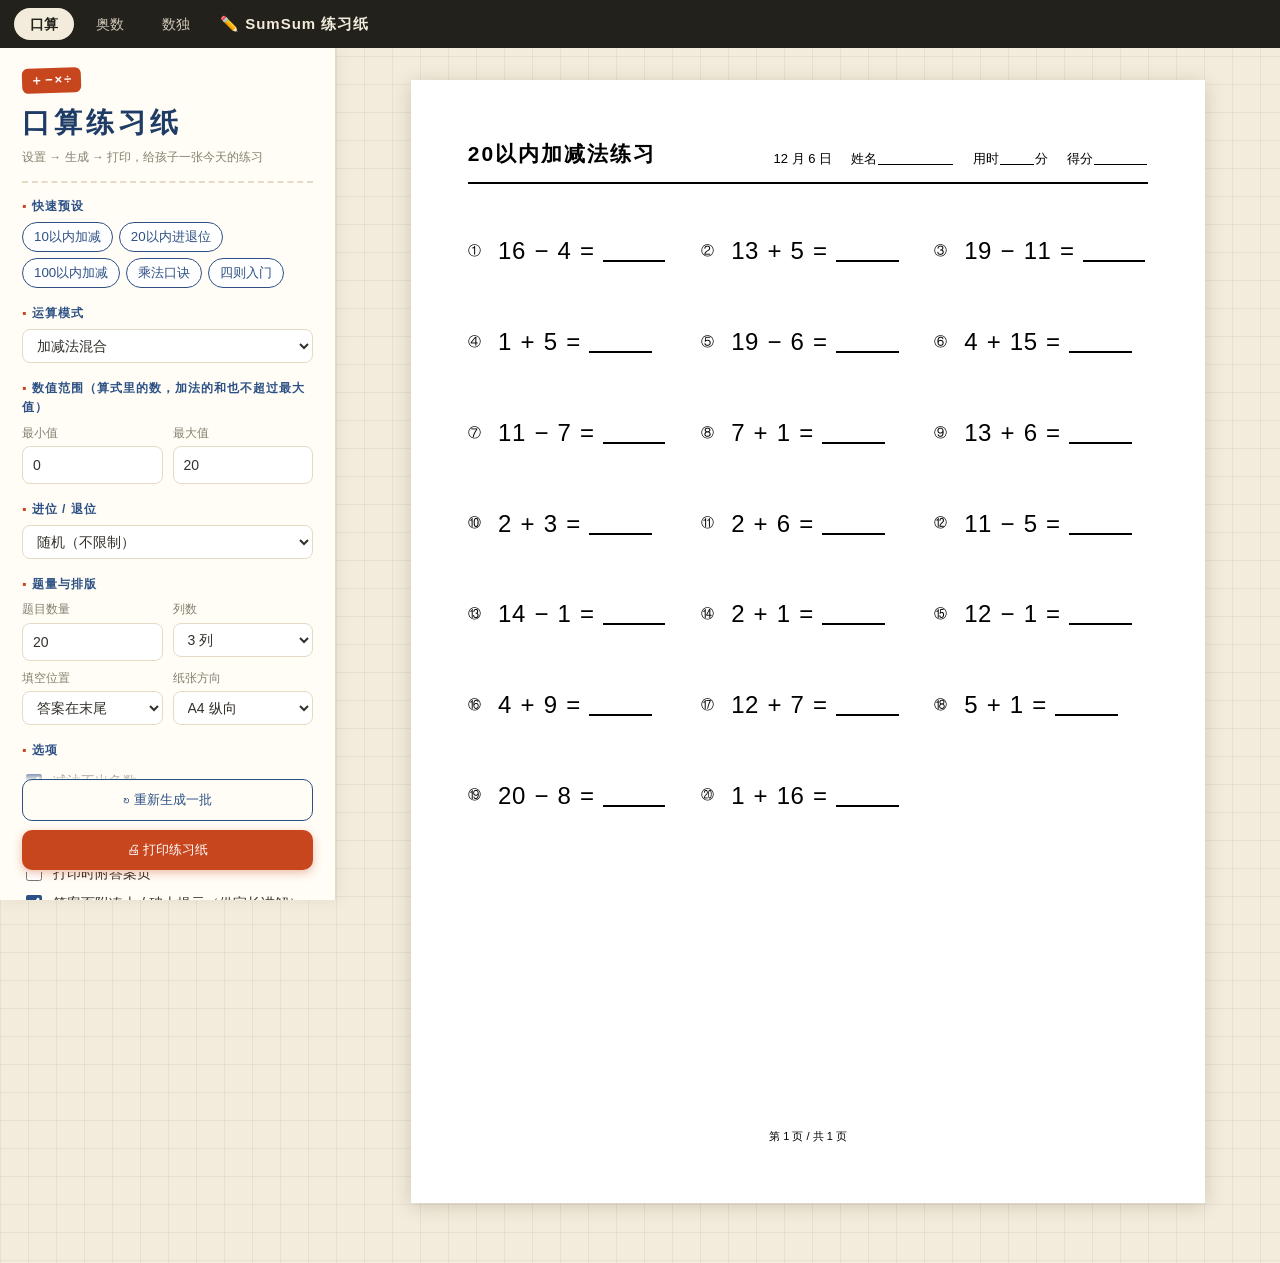
==== index.html @ 123ab46d "feat: 新增数独板块（三/四/六宫格，可在线玩、可打印对战双份） 与口算、奥数并列的第三个板块。主场景是打印出来父子一人一张比谁先做完， 所以一页一大题、格子印大，并支持「同一道题连印两份」。  " ====
<!doctype html>
<html lang="zh-CN">
<head>
  <meta charset="utf-8" />
  <meta name="viewport" content="width=device-width, initial-scale=1" />
  <title>口算练习纸生成器</title>
  <meta name="description" content="纯前端小学口算练习题生成与打印工具：加减乘除、四则运算，自定义范围，一键打印 A4 练习纸。" />
  <link rel="icon" href="data:image/svg+xml,<svg xmlns='http://www.w3.org/2000/svg' viewBox='0 0 100 100'><text y='.9em' font-size='90'>✏️</text></svg>" />
  <link rel="stylesheet" href="css/app.css" />
  <link rel="stylesheet" href="css/sheet.css" />
  <style id="page-style">@page { size: A4 portrait; margin: 15mm; }</style>
</head>
<body>

<header class="topbar">
  <nav class="topbar-tabs">
    <a href="index.html" class="active">口算</a>
    <a href="aoshu.html">奥数</a>
    <a href="shudu.html">数独</a>
  </nav>
  <span class="topbar-brand">✏️ SumSum 练习纸</span>
</header>

<div class="layout">

  <!-- ======== 设置面板 ======== -->
  <aside class="panel" id="panel">
    <div class="brand">
      <span class="brand-mark">＋−×÷</span>
      <h1 class="brand-name">口算练习纸</h1>
      <p class="brand-sub">设置 → 生成 → 打印，给孩子一张今天的练习</p>
    </div>

    <section class="group">
      <h2 class="group-title">快速预设</h2>
      <div class="preset-row" id="preset-row"></div>
    </section>

    <section class="group">
      <h2 class="group-title">运算模式</h2>
      <select id="f-mode" class="input">
        <option value="add">加法</option>
        <option value="sub">减法</option>
        <option value="addsub">加减法混合</option>
        <option value="mul">乘法</option>
        <option value="div">除法</option>
        <option value="muldiv">乘除法混合</option>
        <option value="mixed">四则运算（2～3 步）</option>
      </select>
    </section>

    <section class="group" data-show="add sub addsub mixed">
      <h2 class="group-title">数值范围（算式里的数，加法的和也不超过最大值）</h2>
      <div class="pair">
        <label class="field"><span>最小值</span>
          <input type="number" id="f-min" class="input" min="0" max="9999" step="1" />
        </label>
        <label class="field"><span>最大值</span>
          <input type="number" id="f-max" class="input" min="1" max="10000" step="1" />
        </label>
      </div>
    </section>

    <section class="group" data-show="mul div muldiv mixed">
      <h2 class="group-title">乘除数范围（默认九九表 1～9）</h2>
      <div class="pair">
        <label class="field"><span>最小</span>
          <input type="number" id="f-mulmin" class="input" min="1" max="999" step="1" />
        </label>
        <label class="field"><span>最大</span>
          <input type="number" id="f-mulmax" class="input" min="1" max="999" step="1" />
        </label>
      </div>
    </section>

    <section class="group" data-show="add sub addsub">
      <h2 class="group-title">进位 / 退位</h2>
      <select id="f-carry" class="input">
        <option value="random">随机（不限制）</option>
        <option value="carrymore">以进位 / 退位为主</option>
        <option value="nocarry">不出进位 / 退位题</option>
        <option value="carryonly">只出进位 / 退位题</option>
      </select>
    </section>

    <section class="group">
      <h2 class="group-title">题量与排版</h2>
      <div class="pair">
        <label class="field"><span>题目数量</span>
          <input type="number" id="f-count" class="input" min="2" max="100" step="1" />
        </label>
        <label class="field"><span>列数</span>
          <select id="f-columns" class="input">
            <option value="2">2 列</option>
            <option value="3">3 列</option>
            <option value="4">4 列</option>
          </select>
        </label>
      </div>
      <div class="pair">
        <!-- 四则模式不显示：多步算式只挖结果，随机挖空不适用 -->
        <label class="field" data-show-inline="add sub addsub mul div muldiv"><span>填空位置</span>
          <select id="f-blank" class="input">
            <option value="end">答案在末尾</option>
            <option value="random">随机挖空</option>
          </select>
        </label>
        <label class="field"><span>纸张方向</span>
          <select id="f-paper" class="input">
            <option value="portrait">A4 纵向</option>
            <option value="landscape">A4 横向</option>
          </select>
        </label>
      </div>
    </section>

    <section class="group">
      <h2 class="group-title">选项</h2>
      <label class="check" data-show-inline="sub addsub mixed">
        <input type="checkbox" id="f-nonneg" /><span>减法不出负数</span>
      </label>
      <!-- 四则模式不显示：多步算式内的除法必然整除，无法表示余数 -->
      <label class="check" data-show-inline="div muldiv">
        <input type="checkbox" id="f-exactdiv" /><span>除法必须整除（关闭则出「…余…」）</span>
      </label>
      <label class="check" data-show-inline="mixed">
        <input type="checkbox" id="f-parens" /><span>四则运算允许括号</span>
      </label>
      <label class="check">
        <input type="checkbox" id="f-skiptrivial" /><span>跳过送分题（如 7 + 0、5 × 1、8 − 8）</span>
      </label>
      <label class="check">
        <input type="checkbox" id="f-nodup" /><span>题目不重复</span>
      </label>
      <label class="check">
        <input type="checkbox" id="f-anspage" /><span>打印时附答案页</span>
      </label>
      <label class="check" data-show-inline="add sub addsub">
        <input type="checkbox" id="f-stephint" /><span>答案页附凑十 / 破十提示（供家长讲解）</span>
      </label>
    </section>

    <section class="group">
      <h2 class="group-title">练习纸标题（选填）</h2>
      <input type="text" id="f-title" class="input" maxlength="30" placeholder="留空则自动生成，如：20以内加减法练习" />
    </section>

    <p class="hint">设置和这批题目都写进了网址：收藏或分享这个链接，打开后就是一模一样的一张卷子。想换一批题，点「重新生成」。</p>

    <div class="actions">
      <button type="button" id="btn-regen" class="btn btn-ghost">↻ 重新生成一批</button>
      <button type="button" id="btn-print" class="btn btn-primary">🖨 打印练习纸</button>
    </div>
  </aside>

  <!-- ======== 练习纸预览（所见即所得） ======== -->
  <main class="preview" id="preview-wrap">
    <div class="notice" id="notice" hidden></div>
    <div id="preview"></div>
  </main>

</div>

<script src="js/generator.js"></script>
<script src="js/settings.js"></script>
<script src="js/render.js"></script>
<script src="js/main.js"></script>
</body>
</html>
---- css/app.css ----
/* ============ 屏幕 UI：作业本 / 文具风 ============ */

:root {
  --paper: #f3ecdc;        /* 米色桌面 */
  --card: #fffdf6;         /* 面板卡片 */
  --card-edge: #e5dbc4;
  --ink: #33302a;          /* 正文墨色 */
  --ink-soft: #857f6f;
  --blue: #2d5185;         /* 墨蓝 */
  --blue-deep: #1f3c66;
  --red: #c8461d;          /* 朱红 */
  --red-deep: #a83812;
  --grid-line: rgba(45, 81, 133, 0.07);
  --topbar-h: 48px;
  --topbar-bg: #23211c;    /* 顶栏：近黑的墨色 */
}

* {
  box-sizing: border-box;
}

[hidden] {
  display: none !important;
}

html {
  -webkit-text-size-adjust: 100%;
}

body {
  margin: 0;
  color: var(--ink);
  font: 14px/1.6 "PingFang SC", "Hiragino Sans GB", "Microsoft YaHei", sans-serif;
  background-color: var(--paper);
  /* 方格稿纸底纹 */
  background-image:
    linear-gradient(var(--grid-line) 1px, transparent 1px),
    linear-gradient(90deg, var(--grid-line) 1px, transparent 1px);
  background-size: 28px 28px;
}

/* ---------- 顶部导航栏（口算 / 奥数 / 数独 切换，打印时隐藏，见 sheet.css） ---------- */

.topbar {
  position: sticky;
  top: 0;
  z-index: 10;
  display: flex;
  align-items: center;
  justify-content: flex-start; /* 切换标签靠左，方便点击 */
  gap: 14px;
  height: var(--topbar-h);
  padding: 0 14px;
  background: var(--topbar-bg);
  color: var(--paper);
}

.topbar-brand {
  font-size: 15px;
  font-weight: 700;
  letter-spacing: 1px;
  white-space: nowrap;
}

/*
 * 加上数独之后是三个标签了，375px 的手机上「三个标签 + 品牌名」一行放不下
 * （实测约需 379px），标签会被挤到折行、「口算」竖着排成「口/算」。
 * 标签是导航、必须完整显示，品牌名只是装饰 —— 窄屏直接收起来。
 */
@media (max-width: 460px) {
  .topbar-brand {
    display: none;
  }
}

.topbar-tabs {
  display: flex;
  gap: 6px;
}

.topbar-tabs a {
  padding: 5px 16px;
  font-size: 14px;
  white-space: nowrap;
  color: #cfc8b8;
  text-decoration: none;
  border-radius: 999px;
  transition: background 0.15s, color 0.15s;
}

.topbar-tabs a:hover {
  color: #fff;
  background: rgba(255, 255, 255, 0.08);
}

.topbar-tabs a.active {
  color: var(--topbar-bg);
  background: var(--paper);
  font-weight: 600;
}

.layout {
  display: flex;
  align-items: flex-start;
  min-height: calc(100vh - var(--topbar-h));
}

/* ---------- 设置面板 ---------- */

.panel {
  position: sticky;
  top: var(--topbar-h); /* 顶栏 sticky 在最上面，面板贴在它下方 */
  flex: none;
  width: 336px;
  max-height: calc(100vh - var(--topbar-h));
  overflow-y: auto;
  padding: 20px 22px 28px;
  background: var(--card);
  border-right: 1px solid var(--card-edge);
  box-shadow: 2px 0 14px rgba(90, 70, 30, 0.08);
}

.brand {
  padding-bottom: 14px;
  margin-bottom: 14px;
  border-bottom: 2px dashed var(--card-edge);
}

.brand-mark {
  display: inline-block;
  padding: 2px 8px;
  border-radius: 6px;
  background: var(--red);
  color: #fff;
  font-size: 13px;
  font-weight: 700;
  letter-spacing: 2px;
  transform: rotate(-2deg);
}

.brand-name {
  margin: 8px 0 2px;
  font-family: "Kaiti SC", "STKaiti", "KaiTi", serif;
  font-size: 28px;
  font-weight: 700;
  letter-spacing: 4px;
  color: var(--blue-deep);
}

.brand-sub {
  margin: 0;
  font-size: 12px;
  color: var(--ink-soft);
}

.group {
  margin-bottom: 16px;
}

.group-title {
  margin: 0 0 6px;
  font-size: 12px;
  font-weight: 600;
  letter-spacing: 1px;
  color: var(--blue);
}

.group-title::before {
  content: "▪ ";
  color: var(--red);
}

.input {
  width: 100%;
  padding: 7px 10px;
  font: inherit;
  color: var(--ink);
  background: #fff;
  border: 1px solid var(--card-edge);
  border-radius: 8px;
  outline: none;
}

.input:focus {
  border-color: var(--blue);
  box-shadow: 0 0 0 3px rgba(45, 81, 133, 0.12);
}

.pair {
  display: flex;
  gap: 10px;
}

.pair + .pair {
  margin-top: 8px;
}

.field {
  flex: 1;
  display: block;
}

.field > span {
  display: block;
  margin-bottom: 3px;
  font-size: 12px;
  color: var(--ink-soft);
}

.check {
  display: flex;
  align-items: center;
  gap: 8px;
  padding: 4px 0;
  cursor: pointer;
  user-select: none;
}

.check input {
  width: 16px;
  height: 16px;
  accent-color: var(--blue);
  cursor: pointer;
}

/* ---------- 奥数知识点目录（L1/L2 页签 + 胶囊按钮） ---------- */

.stage-tabs {
  display: flex;
  gap: 6px;
  margin-bottom: 8px;
}

.stage-tab {
  flex: 1;
  padding: 6px 8px;
  font: 600 12px/1.4 inherit;
  font-family: inherit;
  color: var(--blue);
  background: #fff;
  border: 1px solid var(--blue);
  border-radius: 8px;
  cursor: pointer;
  transition: background 0.15s, color 0.15s;
}

.stage-tab.active {
  background: var(--blue);
  color: #fff;
}

.topic-chips {
  display: flex;
  flex-wrap: wrap;
  gap: 6px;
}

.topic-chip {
  display: inline-flex;
  align-items: center;
  gap: 5px;
  padding: 3px 10px 3px 4px;
  font: 12px/1.5 inherit;
  font-family: inherit;
  color: var(--ink);
  background: #fff;
  border: 1px solid var(--card-edge);
  border-radius: 999px;
  cursor: pointer;
  transition: border-color 0.15s, color 0.15s;
}

.topic-chip:hover {
  border-color: var(--blue);
  color: var(--blue);
}

.topic-chip.active {
  background: var(--red);
  border-color: var(--red);
  color: #fff;
  font-weight: 600;
}

/* 清单式「已学」圆点：空心 ○ 未学，点一下变绿 ✓；点名称才是选中知识点 */
.chip-dot {
  flex: none;
  width: 15px;
  height: 15px;
  border: 1.5px solid #c2baa6;
  border-radius: 50%;
  background: #fff;
  font-size: 10px;
  font-weight: 700;
  line-height: 12px;
  text-align: center;
  color: transparent;
  transition: border-color 0.15s, background 0.15s;
}

.topic-chip:hover .chip-dot {
  border-color: #2e7d43;
}

/* 已学：胶囊转绿、圆点实心绿底白 ✓ */
.topic-chip.done {
  color: #2e7d43;
  border-color: #7cbb8f;
  background: #f2faf4;
}

.topic-chip.done .chip-dot {
  border-color: #2e7d43;
  background: #2e7d43;
  color: #fff;
}

/* 选中且已学：红底 active 下圆点仍是绿底 ✓，状态不被盖掉 */
.topic-chip.done.active {
  color: #fff;
  background: var(--red);
  border-color: var(--red);
}

.topic-chip.done.active .chip-dot {
  border-color: #fff;
}

.catalog-hint {
  margin: 6px 0 0;
  font-size: 11px;
  color: var(--ink-soft);
}

/* 「接着学下一个」：按大纲顺序指向第一个还没标已学的知识点 */
.next-topic {
  display: block;
  width: 100%;
  margin-top: 8px;
  padding: 6px 10px;
  font: 12px/1.5 inherit;
  font-family: inherit;
  text-align: left;
  color: #2e7d43;
  background: #f2faf4;
  border: 1px dashed #7cbb8f;
  border-radius: 8px;
  cursor: pointer;
}

.next-topic:hover {
  background: #e6f5ea;
}

.topic-chip:disabled {
  padding-left: 10px; /* 无圆点，左内边距补回来 */
  color: #b8b09c;
  background: transparent;
  border-style: dashed;
  cursor: default;
}

.topic-chip:disabled:hover {
  border-color: var(--card-edge);
}

/* ---------- 预设按钮 ---------- */

.preset-row {
  display: flex;
  flex-wrap: wrap;
  gap: 6px;
}

.preset {
  padding: 5px 11px;
  font: 13px/1.4 inherit;
  font-family: inherit;
  color: var(--blue);
  background: #fff;
  border: 1px solid var(--blue);
  border-radius: 999px;
  cursor: pointer;
  transition: background 0.15s, color 0.15s, transform 0.15s;
}

.preset:hover {
  background: var(--blue);
  color: #fff;
  transform: translateY(-1px);
}

/* ---------- 操作按钮 ---------- */

/*
 * 生成/打印是每天都要点的主操作，但面板比一屏高（1440×900 下要滚动才够得着，
 * 手机上面板有 1.3~1.5 屏），所以把这两个按钮吸在面板底部常驻。
 * 桌面端 .panel 自己是滚动容器，手机端面板是静态的、由页面滚动，
 * sticky bottom 在两种情形下都贴在可视区底部。
 */
.actions {
  position: sticky;
  bottom: 0;
  z-index: 2;
  display: flex;
  flex-direction: column;
  gap: 9px;
  margin-top: 20px;
  padding: 10px 0 2px;
  background: linear-gradient(to bottom, rgba(255, 253, 246, 0) 0, var(--card) 12px);
}

.btn {
  padding: 11px 14px;
  font: 600 15px/1.4 inherit;
  font-family: inherit;
  border-radius: 10px;
  border: none;
  cursor: pointer;
  transition: background 0.15s, transform 0.1s, box-shadow 0.15s;
}

.btn:active {
  transform: translateY(1px);
}

.btn-primary {
  color: #fff;
  background: var(--red);
  box-shadow: 0 3px 10px rgba(200, 70, 29, 0.35);
}

.btn-primary:hover {
  background: var(--red-deep);
}

.btn-ghost {
  color: var(--blue);
  background: transparent;
  border: 1.5px solid var(--blue);
}

.btn-ghost:hover {
  background: rgba(45, 81, 133, 0.08);
}

.hint {
  margin: 14px 0 0;
  font-size: 12px;
  color: var(--ink-soft);
}

/* ---------- 预览区 ---------- */

.preview {
  flex: 1;
  min-width: 0;
  padding: 32px 24px 60px;
  overflow-x: auto;
}

#preview {
  display: flex;
  flex-direction: column;
  align-items: center;
  gap: 28px;
}

.notice {
  max-width: 210mm;
  margin: 0 auto 18px;
  padding: 10px 14px;
  font-size: 13px;
  color: #7a4a08;
  background: #fdf3dd;
  border: 1px solid #ecd9ae;
  border-radius: 10px;
}

/* ---------- 移动端：面板置顶，预览横向滚动 ---------- */

@media (max-width: 900px) {
  .layout {
    flex-direction: column;
  }

  .panel {
    position: static;
    width: 100%;
    max-height: none;
    /* 必须去掉 overflow-y:auto：面板不再是滚动容器，
       .actions 的 sticky 才会贴在视口底部而不是原地不动 */
    overflow: visible;
    border-right: none;
    border-bottom: 1px solid var(--card-edge);
  }

  .preview {
    width: 100%;
    padding: 20px 12px 40px;
  }

  #preview {
    align-items: flex-start;
  }
}
---- css/sheet.css ----
/* ============ 练习纸排版（预览即打印效果） ============ */

.sheet {
  width: 210mm;
  min-height: 297mm;
  flex: none;
  padding: 15mm;
  display: flex;
  flex-direction: column;
  background: #fff;
  color: #000;
  font-family: "Helvetica Neue", Helvetica, Arial, "PingFang SC",
    "Microsoft YaHei", sans-serif;
  font-variant-numeric: tabular-nums;
  box-shadow: 0 3px 18px rgba(70, 55, 25, 0.2);
}

body.landscape .sheet {
  width: 297mm;
  min-height: 210mm;
}

/* ---------- 页眉 ---------- */

.sheet-head {
  display: flex;
  justify-content: space-between;
  align-items: flex-end;
  gap: 8mm;
  padding-bottom: 3mm;
  margin-bottom: 6mm;
  border-bottom: 2px solid #000;
}

.sheet-title {
  margin: 0;
  font-size: 21px;
  font-weight: 700;
  letter-spacing: 2px;
  white-space: nowrap;
}

.sheet-meta {
  font-size: 13px;
  white-space: nowrap;
}

.sheet-meta .line {
  display: inline-block;
  height: 1em;
  margin: 0 1px;
  border-bottom: 1px solid #000;
  vertical-align: -2px;
}

.sheet-meta .w-s { width: 9mm; }
.sheet-meta .w-m { width: 14mm; }
.sheet-meta .w-l { width: 20mm; }
.sheet-meta .gap { display: inline-block; width: 5mm; }

/* ---------- 题目网格：先横后竖，行高 15mm 留足手写空间 ---------- */

/* 行高由 render.js 按当页题数内联给定（15~24mm），这里的 15mm 只是兜底 */
.sheet-grid {
  display: grid;
  grid-template-columns: repeat(var(--cols), minmax(0, 1fr));
  grid-auto-rows: 15mm;
  align-content: start;
  column-gap: 5mm;
}

.q {
  display: flex;
  align-items: center;
  gap: 2mm;
  overflow: hidden; /* 兜底：极端参数下缩到最小字号仍放不下时，不侵入邻格 */
  break-inside: avoid;
  page-break-inside: avoid;
}

.q-num {
  flex: none;
  min-width: 6mm; /* (51)~(100) 比圆圈数字宽，用 min-width 防止挤压换行 */
  white-space: nowrap;
  font-size: 13px;
}

.q-body {
  min-width: 0;
}

/* 答案页的凑十/破十提示：算式下方一行小灰字，供家长照着讲 */
.q.has-hint {
  align-items: flex-start;
  padding-top: 1mm;
}

.q.has-hint .q-body {
  display: flex;
  flex-direction: column;
}

.q-hint {
  margin-top: 0.5mm;
  font-size: 11px;
  line-height: 1.3;
  color: #666;
}

.q-expr {
  font-size: 24px; /* ≈ 18pt，适合低年级 */
  letter-spacing: 0.5px;
  white-space: nowrap;
}

/* 缩到最小字号仍放不下时由 fitSheet 打上：改为折行，绝不裁切算式与答案 */
.q.q-wrap {
  align-items: flex-start;
  padding-top: 1mm;
}

.q.q-wrap .q-expr {
  white-space: normal;
  line-height: 1.35;
}

.sheet[data-cols="4"] .q-expr {
  font-size: 19px;
}

.q-expr .op {
  padding: 0 0.06em;
}

/* 挖空下划线 */
.q-expr .blank {
  display: inline-block;
  width: 1.8em;
  height: 1em;
  border-bottom: 2px solid #000;
  vertical-align: -3px;
}

.q-expr .blank-ans {
  width: 2.6em;
}

/* 答案页里被挖的值 */
.q-expr .filled {
  font-weight: 700;
}

/* ---------- 页脚页码 ---------- */

.sheet-foot {
  margin-top: auto;
  padding-top: 3mm;
  text-align: center;
  font-size: 11px;
}

/* ============ 打印样式 ============ */

@media print {
  body {
    margin: 0;
    background: #fff !important;
    background-image: none !important;
  }

  .topbar,
  .panel,
  .notice {
    display: none !important;
  }

  .layout {
    display: block;
  }

  .preview {
    padding: 0;
    overflow: visible;
  }

  #preview {
    display: block;
    zoom: 1 !important; /* 还原窄屏预览缩放，打印始终 1:1 */
  }

  /* 页面尺寸由 @page 控制（见 index.html 中 #page-style，随纸张方向切换）。
     不给 .sheet 定高（定高差 1mm 就会把页脚挤到下一页），改为固定题目网格的
     最小高度 = 每页行数 × 15mm 行高，页脚紧随其后 —— 总高度确定且小于内容区。 */
  .sheet {
    width: auto;
    min-height: 0;
    height: auto;
    padding: 0;
    margin: 0;
    box-shadow: none;
    break-after: page;
    page-break-after: always;
  }

  /* 注意：必须连 min-height 一起覆盖 —— 屏幕规则 body.landscape .sheet
     的优先级高于此处的 .sheet，否则打印时纸张仍被撑到 210mm 高。 */
  body.landscape .sheet {
    width: auto;
    min-height: 0;
    height: auto;
  }

  .sheet-grid {
    min-height: 225mm; /* 纵向 15 行 × 15mm（与 render.js 的 ROWS 对应） */
  }

  body.landscape .sheet-grid {
    min-height: 135mm; /* 横向 9 行 × 15mm */
  }

  .sheet:last-child {
    break-after: auto;
    page-break-after: auto;
  }
}
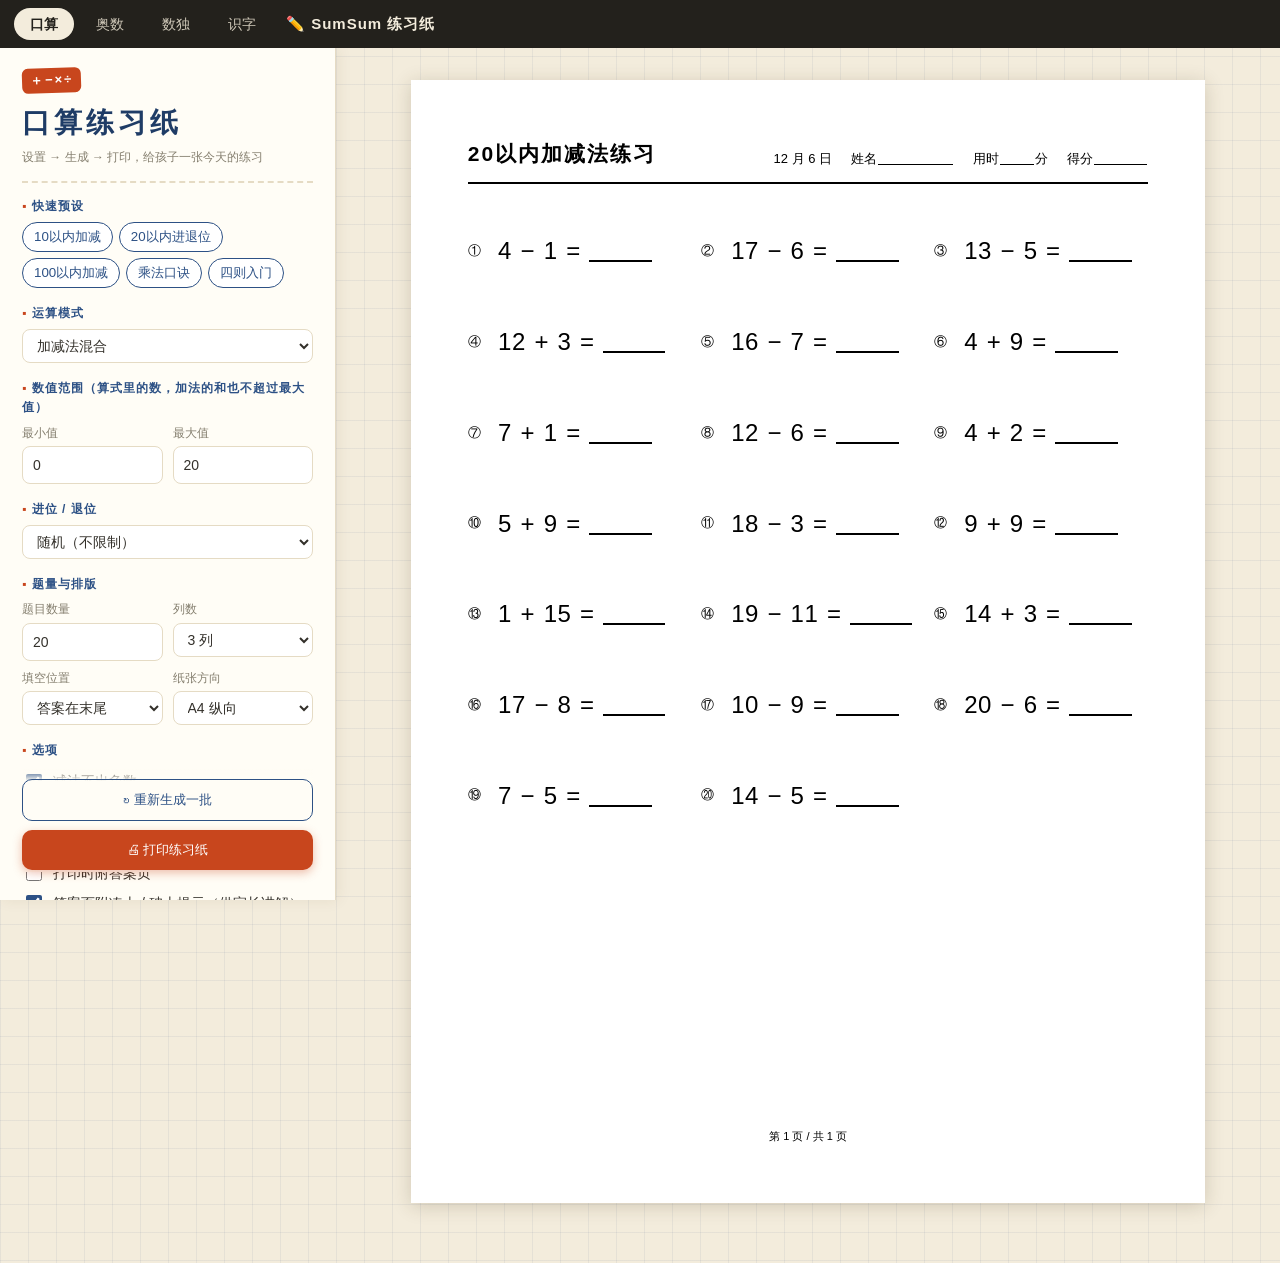
==== commit 1f9f76ba: "feat: 识字板块，每周印一张 100 字的认读考核卷 洪恩识字过期后没法再复习已学的字。这个板块把字表按每周 100 字切成 16 周，一周印一张 A4：只有汉字，没有拼音、没有勾选框、不打乱顺序" ====
--- a/index.html
+++ b/index.html
@@ -17,6 +17,7 @@
     <a href="index.html" class="active">口算</a>
     <a href="aoshu.html">奥数</a>
     <a href="shudu.html">数独</a>
+    <a href="shizi.html">识字</a>
   </nav>
   <span class="topbar-brand">✏️ SumSum 练习纸</span>
 </header>
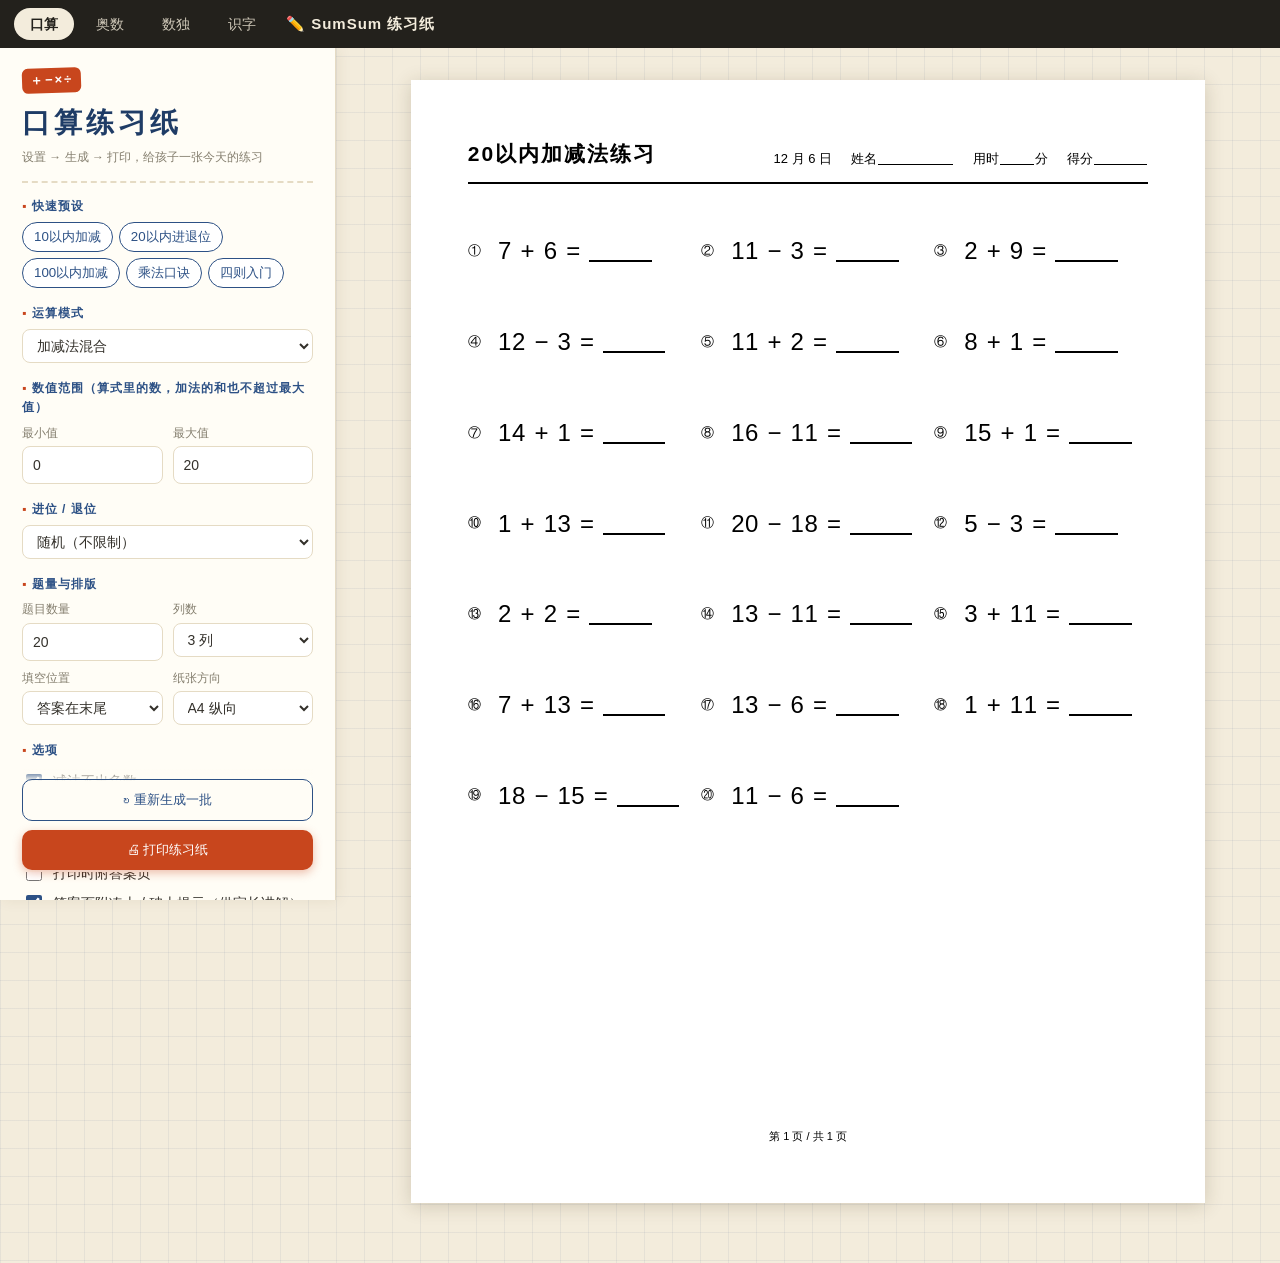
==== commit b7052b5d: "feat: 口算加一种「加减法 + 少量乘法」模式，乘法固定占两成、多出 6 以内 乘法按卷子分段定点插入（20 题出 4 道），不按概率抽，避免偶尔扎堆； 因数 ≤ 6 的权重是 7～9 的 4 倍" ====
--- a/index.html
+++ b/index.html
@@ -46,11 +46,12 @@
         <option value="mul">乘法</option>
         <option value="div">除法</option>
         <option value="muldiv">乘除法混合</option>
+        <option value="addsubmul">加减法 + 少量乘法（乘法约占两成）</option>
         <option value="mixed">四则运算（2～3 步）</option>
       </select>
     </section>
 
-    <section class="group" data-show="add sub addsub mixed">
+    <section class="group" data-show="add sub addsub addsubmul mixed">
       <h2 class="group-title">数值范围（算式里的数，加法的和也不超过最大值）</h2>
       <div class="pair">
         <label class="field"><span>最小值</span>
@@ -62,7 +63,7 @@
       </div>
     </section>
 
-    <section class="group" data-show="mul div muldiv mixed">
+    <section class="group" data-show="mul div muldiv addsubmul mixed">
       <h2 class="group-title">乘除数范围（默认九九表 1～9）</h2>
       <div class="pair">
         <label class="field"><span>最小</span>
@@ -74,7 +75,7 @@
       </div>
     </section>
 
-    <section class="group" data-show="add sub addsub">
+    <section class="group" data-show="add sub addsub addsubmul">
       <h2 class="group-title">进位 / 退位</h2>
       <select id="f-carry" class="input">
         <option value="random">随机（不限制）</option>
@@ -100,7 +101,7 @@
       </div>
       <div class="pair">
         <!-- 四则模式不显示：多步算式只挖结果，随机挖空不适用 -->
-        <label class="field" data-show-inline="add sub addsub mul div muldiv"><span>填空位置</span>
+        <label class="field" data-show-inline="add sub addsub mul div muldiv addsubmul"><span>填空位置</span>
           <select id="f-blank" class="input">
             <option value="end">答案在末尾</option>
             <option value="random">随机挖空</option>
@@ -117,7 +118,7 @@
 
     <section class="group">
       <h2 class="group-title">选项</h2>
-      <label class="check" data-show-inline="sub addsub mixed">
+      <label class="check" data-show-inline="sub addsub addsubmul mixed">
         <input type="checkbox" id="f-nonneg" /><span>减法不出负数</span>
       </label>
       <!-- 四则模式不显示：多步算式内的除法必然整除，无法表示余数 -->
@@ -136,7 +137,7 @@
       <label class="check">
         <input type="checkbox" id="f-anspage" /><span>打印时附答案页</span>
       </label>
-      <label class="check" data-show-inline="add sub addsub">
+      <label class="check" data-show-inline="add sub addsub addsubmul">
         <input type="checkbox" id="f-stephint" /><span>答案页附凑十 / 破十提示（供家长讲解）</span>
       </label>
     </section>
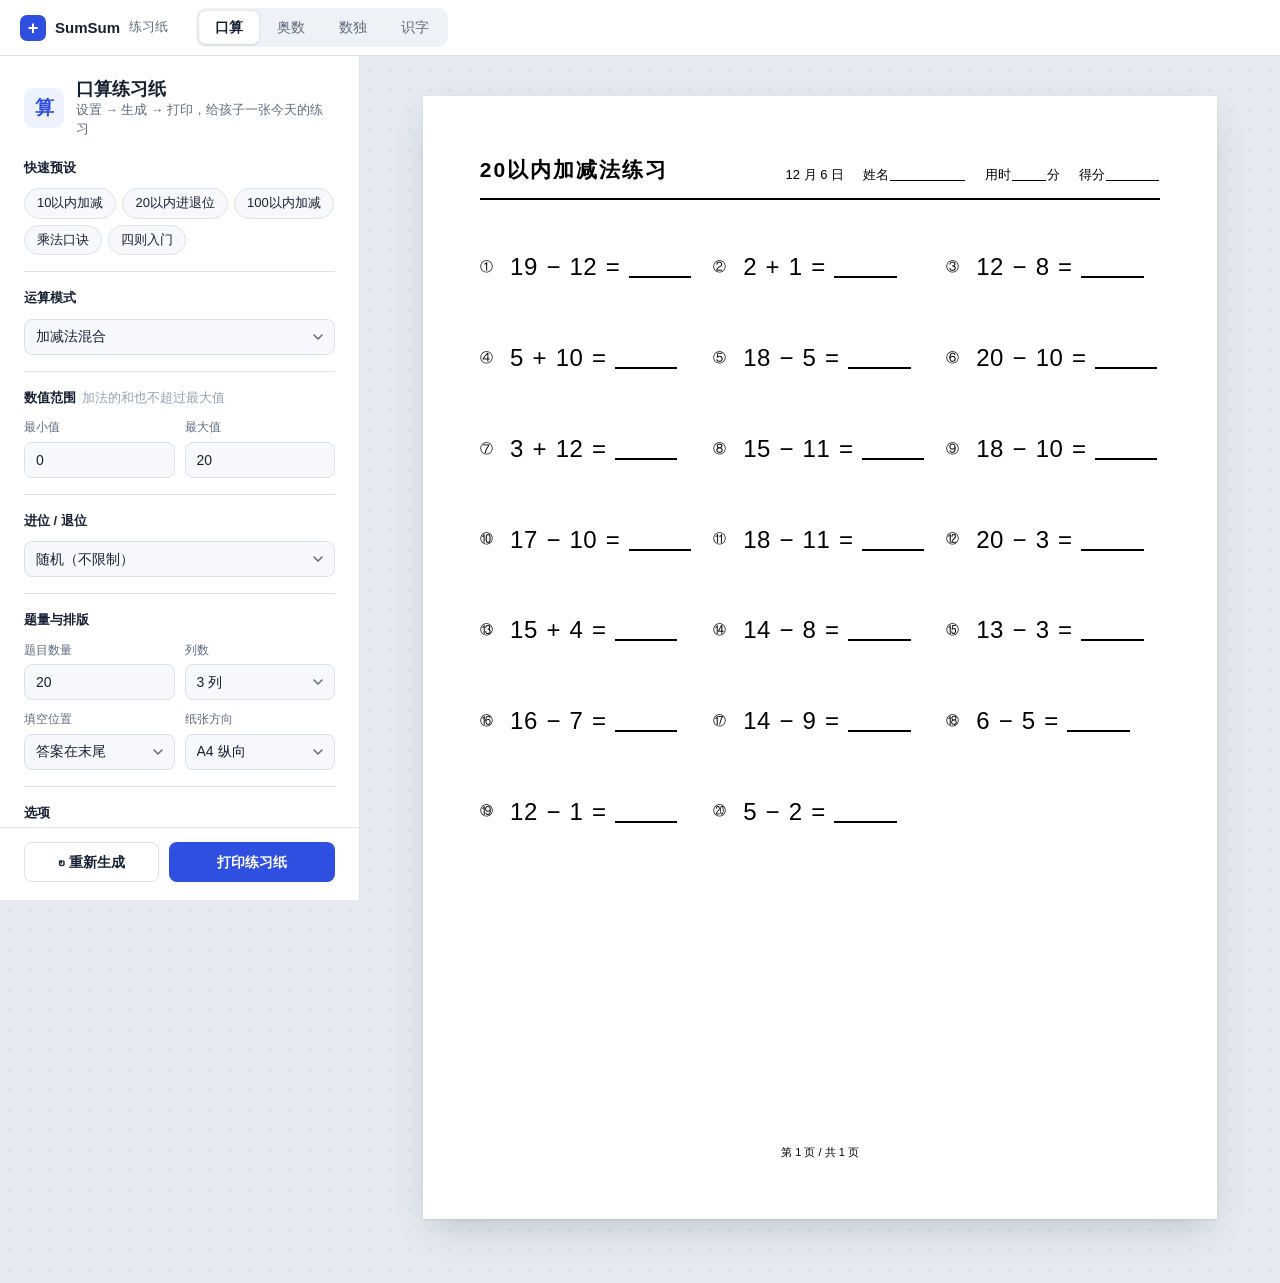
==== commit c43d341c: "feat: 屏幕界面改为制图台风，操作栏常驻面板底部 - 冷灰点阵画布 + 白面板；蓝色表示可操作，红色只表示错 - 顶栏改为品牌 + 分段切换；复选框改为开关；分组标题的长说明挪成副标题 - 生成/" ====
--- a/index.html
+++ b/index.html
@@ -19,7 +19,7 @@
     <a href="shudu.html">数独</a>
     <a href="shizi.html">识字</a>
   </nav>
-  <span class="topbar-brand">✏️ SumSum 练习纸</span>
+  <span class="topbar-brand">SumSum <small>练习纸</small></span>
 </header>
 
 <div class="layout">
@@ -27,7 +27,7 @@
   <!-- ======== 设置面板 ======== -->
   <aside class="panel" id="panel">
     <div class="brand">
-      <span class="brand-mark">＋−×÷</span>
+      <span class="brand-mark">算</span>
       <h1 class="brand-name">口算练习纸</h1>
       <p class="brand-sub">设置 → 生成 → 打印，给孩子一张今天的练习</p>
     </div>
@@ -52,7 +52,7 @@
     </section>
 
     <section class="group" data-show="add sub addsub addsubmul mixed">
-      <h2 class="group-title">数值范围（算式里的数，加法的和也不超过最大值）</h2>
+      <h2 class="group-title">数值范围<span class="sub">加法的和也不超过最大值</span></h2>
       <div class="pair">
         <label class="field"><span>最小值</span>
           <input type="number" id="f-min" class="input" min="0" max="9999" step="1" />
@@ -64,7 +64,7 @@
     </section>
 
     <section class="group" data-show="mul div muldiv addsubmul mixed">
-      <h2 class="group-title">乘除数范围（默认九九表 1～9）</h2>
+      <h2 class="group-title">乘除数范围<span class="sub">默认九九表 1～9</span></h2>
       <div class="pair">
         <label class="field"><span>最小</span>
           <input type="number" id="f-mulmin" class="input" min="1" max="999" step="1" />
@@ -143,15 +143,15 @@
     </section>
 
     <section class="group">
-      <h2 class="group-title">练习纸标题（选填）</h2>
+      <h2 class="group-title">练习纸标题<span class="sub">选填</span></h2>
       <input type="text" id="f-title" class="input" maxlength="30" placeholder="留空则自动生成，如：20以内加减法练习" />
     </section>
 
     <p class="hint">设置和这批题目都写进了网址：收藏或分享这个链接，打开后就是一模一样的一张卷子。想换一批题，点「重新生成」。</p>
 
     <div class="actions">
-      <button type="button" id="btn-regen" class="btn btn-ghost">↻ 重新生成一批</button>
-      <button type="button" id="btn-print" class="btn btn-primary">🖨 打印练习纸</button>
+      <button type="button" id="btn-regen" class="btn btn-ghost">↻ 重新生成</button>
+      <button type="button" id="btn-print" class="btn btn-primary">打印练习纸</button>
     </div>
   </aside>
 
--- a/css/app.css
+++ b/css/app.css
@@ -1,18 +1,33 @@
-/* ============ 屏幕 UI：作业本 / 文具风 ============ */
+/* ============ 屏幕 UI：制图台风（冷灰画布 + 白纸 + 蓝墨水） ============
+ *
+ * 打印时 .topbar / .panel / .notice 整块隐藏（见 css/sheet.css 打印段），
+ * 本文件只管屏幕。颜色变量名沿用旧名（--blue / --red / --card …），
+ * 因为 css/shudu.css、css/shizi.css 都拿它们做了 var() 引用。
+ *
+ * 用色规矩：蓝 = 可操作 / 当前选中；红 = 错（填错、错字、警告）。
+ * 红色不再用于主按钮，免得「打印」和「填错了」长得一个样。
+ */
 
 :root {
-  --paper: #f3ecdc;        /* 米色桌面 */
-  --card: #fffdf6;         /* 面板卡片 */
-  --card-edge: #e5dbc4;
-  --ink: #33302a;          /* 正文墨色 */
-  --ink-soft: #857f6f;
-  --blue: #2d5185;         /* 墨蓝 */
-  --blue-deep: #1f3c66;
-  --red: #c8461d;          /* 朱红 */
-  --red-deep: #a83812;
-  --grid-line: rgba(45, 81, 133, 0.07);
-  --topbar-h: 48px;
-  --topbar-bg: #23211c;    /* 顶栏：近黑的墨色 */
+  --canvas: #e6eaf0;         /* 画布：冷灰制图台 */
+  --dot: rgba(23, 32, 51, 0.09);
+  --card: #ffffff;           /* 面板 / 顶栏 */
+  --card-edge: #dde2ea;      /* 细线 */
+  --field: #f6f8fb;          /* 输入框底色 */
+  --ink: #172033;
+  --ink-soft: #5f6b7e;
+  --ink-faint: #97a1b1;
+  --blue: #2f4fe0;           /* 蓝墨水：主色 */
+  --blue-deep: #1f36b0;
+  --blue-tint: #eef1fe;
+  --red: #d93a2b;            /* 批改红：只表示「错」 */
+  --red-deep: #b42d20;
+  --green: #1d8a4e;          /* 已学 */
+  --green-tint: #edf8f1;
+  --topbar-h: 56px;
+  --panel-w: 360px;
+  --radius: 8px;
+  --focus: 0 0 0 3px rgba(47, 79, 224, 0.22);
 }
 
 * {
@@ -30,16 +45,28 @@
 body {
   margin: 0;
   color: var(--ink);
-  font: 14px/1.6 "PingFang SC", "Hiragino Sans GB", "Microsoft YaHei", sans-serif;
-  background-color: var(--paper);
-  /* 方格稿纸底纹 */
-  background-image:
-    linear-gradient(var(--grid-line) 1px, transparent 1px),
-    linear-gradient(90deg, var(--grid-line) 1px, transparent 1px);
-  background-size: 28px 28px;
-}
-
-/* ---------- 顶部导航栏（口算 / 奥数 / 数独 切换，打印时隐藏，见 sheet.css） ---------- */
+  font: 14px/1.6 -apple-system, BlinkMacSystemFont, "PingFang SC", "HarmonyOS Sans SC",
+    "MiSans", "Hiragino Sans GB", "Microsoft YaHei", sans-serif;
+  font-variant-numeric: tabular-nums;
+  background-color: var(--canvas);
+  /* 点阵底纹：方格本的格点，只留交点 */
+  background-image: radial-gradient(var(--dot) 1px, transparent 1.2px);
+  background-size: 20px 20px;
+  -webkit-font-smoothing: antialiased;
+}
+
+button,
+input,
+select {
+  font: inherit;
+}
+
+:focus-visible {
+  outline: none;
+  box-shadow: var(--focus);
+}
+
+/* ---------- 顶栏：品牌 + 板块切换 ---------- */
 
 .topbar {
   position: sticky;
@@ -47,27 +74,47 @@
   z-index: 10;
   display: flex;
   align-items: center;
-  justify-content: flex-start; /* 切换标签靠左，方便点击 */
-  gap: 14px;
+  gap: 28px;
   height: var(--topbar-h);
-  padding: 0 14px;
-  background: var(--topbar-bg);
-  color: var(--paper);
-}
-
+  padding: 0 20px;
+  background: var(--card);
+  border-bottom: 1px solid var(--card-edge);
+}
+
+/* HTML 里品牌写在导航后面（历史顺序），用 order 摆到最左 */
 .topbar-brand {
+  order: -1;
+  display: flex;
+  align-items: center;
+  gap: 9px;
   font-size: 15px;
   font-weight: 700;
-  letter-spacing: 1px;
   white-space: nowrap;
-}
-
-/*
- * 加上数独之后是三个标签了，375px 的手机上「三个标签 + 品牌名」一行放不下
- * （实测约需 379px），标签会被挤到折行、「口算」竖着排成「口/算」。
- * 标签是导航、必须完整显示，品牌名只是装饰 —— 窄屏直接收起来。
- */
-@media (max-width: 460px) {
+  color: var(--ink);
+}
+
+.topbar-brand::before {
+  content: "+";
+  display: grid;
+  place-items: center;
+  width: 26px;
+  height: 26px;
+  border-radius: 7px;
+  background: var(--blue);
+  color: #fff;
+  font-size: 18px;
+  font-weight: 600;
+  line-height: 1;
+}
+
+.topbar-brand small {
+  font-size: 13px;
+  font-weight: 400;
+  color: var(--ink-soft);
+}
+
+/* 四个标签 + 品牌名在 375px 手机上放不下，品牌是装饰、标签是导航，窄屏收起品牌 */
+@media (max-width: 520px) {
   .topbar-brand {
     display: none;
   }
@@ -75,28 +122,31 @@
 
 .topbar-tabs {
   display: flex;
-  gap: 6px;
+  gap: 2px;
+  padding: 3px;
+  border-radius: 10px;
+  background: #eef1f5;
 }
 
 .topbar-tabs a {
   padding: 5px 16px;
   font-size: 14px;
   white-space: nowrap;
-  color: #cfc8b8;
+  color: var(--ink-soft);
   text-decoration: none;
-  border-radius: 999px;
+  border-radius: 7px;
   transition: background 0.15s, color 0.15s;
 }
 
 .topbar-tabs a:hover {
-  color: #fff;
-  background: rgba(255, 255, 255, 0.08);
+  color: var(--ink);
 }
 
 .topbar-tabs a.active {
-  color: var(--topbar-bg);
-  background: var(--paper);
+  color: var(--ink);
   font-weight: 600;
+  background: var(--card);
+  box-shadow: 0 1px 2px rgba(23, 32, 51, 0.12), 0 0 0 1px rgba(23, 32, 51, 0.04);
 }
 
 .layout {
@@ -111,79 +161,109 @@
   position: sticky;
   top: var(--topbar-h); /* 顶栏 sticky 在最上面，面板贴在它下方 */
   flex: none;
-  width: 336px;
-  max-height: calc(100vh - var(--topbar-h));
+  width: var(--panel-w);
+  height: calc(100vh - var(--topbar-h));
   overflow-y: auto;
-  padding: 20px 22px 28px;
+  padding: 22px 24px 0;
   background: var(--card);
   border-right: 1px solid var(--card-edge);
-  box-shadow: 2px 0 14px rgba(90, 70, 30, 0.08);
-}
-
+  scrollbar-width: thin;
+}
+
+/* 面板页头：图标块 + 标题 + 一句话说明 */
 .brand {
-  padding-bottom: 14px;
-  margin-bottom: 14px;
-  border-bottom: 2px dashed var(--card-edge);
+  display: grid;
+  grid-template-columns: 40px 1fr;
+  column-gap: 12px;
+  align-items: center;
+  margin-bottom: 20px;
 }
 
 .brand-mark {
-  display: inline-block;
-  padding: 2px 8px;
-  border-radius: 6px;
-  background: var(--red);
-  color: #fff;
-  font-size: 13px;
+  grid-row: span 2;
+  display: grid;
+  place-items: center;
+  width: 40px;
+  height: 40px;
+  border-radius: 10px;
+  background: var(--blue-tint);
+  color: var(--blue);
+  font-size: 19px;
   font-weight: 700;
-  letter-spacing: 2px;
-  transform: rotate(-2deg);
+  line-height: 1;
 }
 
 .brand-name {
-  margin: 8px 0 2px;
-  font-family: "Kaiti SC", "STKaiti", "KaiTi", serif;
-  font-size: 28px;
+  margin: 0;
+  font-size: 18px;
   font-weight: 700;
-  letter-spacing: 4px;
-  color: var(--blue-deep);
+  line-height: 1.3;
+  color: var(--ink);
 }
 
 .brand-sub {
   margin: 0;
-  font-size: 12px;
+  font-size: 12.5px;
+  line-height: 1.45;
   color: var(--ink-soft);
 }
 
+/* 分组：之间用一条细线隔开，标题只写名字，说明放下面的 .hint */
 .group {
-  margin-bottom: 16px;
+  padding: 16px 0;
+  border-top: 1px solid var(--card-edge);
+}
+
+.brand + .group,
+.brand + .stage-tabs + .group {
+  border-top: none;
+  padding-top: 0;
 }
 
 .group-title {
-  margin: 0 0 6px;
-  font-size: 12px;
+  margin: 0 0 10px;
+  font-size: 13px;
   font-weight: 600;
-  letter-spacing: 1px;
-  color: var(--blue);
-}
-
-.group-title::before {
-  content: "▪ ";
-  color: var(--red);
+  color: var(--ink);
+}
+
+.group-title .sub {
+  margin-left: 6px;
+  font-weight: 400;
+  color: var(--ink-faint);
 }
 
 .input {
   width: 100%;
-  padding: 7px 10px;
-  font: inherit;
-  color: var(--ink);
+  height: 36px;
+  padding: 0 11px;
+  font-size: 14px;
+  color: var(--ink);
+  background: var(--field);
+  border: 1px solid var(--card-edge);
+  border-radius: var(--radius);
+  outline: none;
+  transition: border-color 0.15s, background 0.15s, box-shadow 0.15s;
+}
+
+.input:hover {
+  border-color: #c7cfdb;
+}
+
+.input:focus {
   background: #fff;
-  border: 1px solid var(--card-edge);
-  border-radius: 8px;
-  outline: none;
-}
-
-.input:focus {
   border-color: var(--blue);
-  box-shadow: 0 0 0 3px rgba(45, 81, 133, 0.12);
+  box-shadow: var(--focus);
+}
+
+select.input {
+  appearance: none;
+  -webkit-appearance: none;
+  padding-right: 30px;
+  cursor: pointer;
+  background-image: url("data:image/svg+xml,%3Csvg xmlns='http://www.w3.org/2000/svg' width='10' height='6' viewBox='0 0 10 6'%3E%3Cpath d='M1 1l4 4 4-4' fill='none' stroke='%235f6b7e' stroke-width='1.5' stroke-linecap='round' stroke-linejoin='round'/%3E%3C/svg%3E");
+  background-repeat: no-repeat;
+  background-position: right 11px center;
 }
 
 .pair {
@@ -192,62 +272,124 @@
 }
 
 .pair + .pair {
-  margin-top: 8px;
+  margin-top: 10px;
 }
 
 .field {
   flex: 1;
   display: block;
+  min-width: 0;
 }
 
 .field > span {
   display: block;
-  margin-bottom: 3px;
+  margin-bottom: 4px;
   font-size: 12px;
   color: var(--ink-soft);
 }
 
+/* 开关：复选框画成右对齐的拨动开关，一行一个设置项 */
 .check {
   display: flex;
   align-items: center;
-  gap: 8px;
-  padding: 4px 0;
+  justify-content: space-between;
+  gap: 12px;
+  padding: 6px 0;
+  font-size: 13.5px;
+  line-height: 1.45;
   cursor: pointer;
   user-select: none;
 }
 
+.check > span {
+  order: -1;
+}
+
 .check input {
+  appearance: none;
+  -webkit-appearance: none;
+  position: relative;
+  flex: none;
+  width: 34px;
+  height: 20px;
+  margin: 0;
+  border-radius: 999px;
+  background: #cfd5df;
+  cursor: pointer;
+  transition: background 0.18s;
+}
+
+.check input::after {
+  content: "";
+  position: absolute;
+  top: 2px;
+  left: 2px;
   width: 16px;
   height: 16px;
-  accent-color: var(--blue);
-  cursor: pointer;
-}
-
-/* ---------- 奥数知识点目录（L1/L2 页签 + 胶囊按钮） ---------- */
+  border-radius: 50%;
+  background: #fff;
+  box-shadow: 0 1px 2px rgba(23, 32, 51, 0.25);
+  transition: transform 0.18s;
+}
+
+.check input:checked {
+  background: var(--blue);
+}
+
+.check input:checked::after {
+  transform: translateX(14px);
+}
+
+.check input:disabled {
+  opacity: 0.45;
+  cursor: default;
+}
+
+@media (prefers-reduced-motion: reduce) {
+  .check input,
+  .check input::after {
+    transition: none;
+  }
+}
+
+/* ---------- 分段切换（奥数 L1/L2、识字三种模式） ---------- */
 
 .stage-tabs {
   display: flex;
-  gap: 6px;
-  margin-bottom: 8px;
+  gap: 2px;
+  margin-bottom: 12px;
+  padding: 3px;
+  border-radius: 10px;
+  background: #eef1f5;
 }
 
 .stage-tab {
   flex: 1;
   padding: 6px 8px;
-  font: 600 12px/1.4 inherit;
-  font-family: inherit;
-  color: var(--blue);
-  background: #fff;
-  border: 1px solid var(--blue);
-  border-radius: 8px;
+  font-size: 13px;
+  font-weight: 500;
+  line-height: 1.4;
+  white-space: nowrap;
+  color: var(--ink-soft);
+  background: transparent;
+  border: none;
+  border-radius: 7px;
   cursor: pointer;
   transition: background 0.15s, color 0.15s;
 }
 
+.stage-tab:hover {
+  color: var(--ink);
+}
+
 .stage-tab.active {
-  background: var(--blue);
-  color: #fff;
-}
+  color: var(--ink);
+  font-weight: 600;
+  background: var(--card);
+  box-shadow: 0 1px 2px rgba(23, 32, 51, 0.12), 0 0 0 1px rgba(23, 32, 51, 0.04);
+}
+
+/* ---------- 奥数知识点目录（胶囊按钮） ---------- */
 
 .topic-chips {
   display: flex;
@@ -258,26 +400,26 @@
 .topic-chip {
   display: inline-flex;
   align-items: center;
-  gap: 5px;
-  padding: 3px 10px 3px 4px;
-  font: 12px/1.5 inherit;
-  font-family: inherit;
-  color: var(--ink);
-  background: #fff;
+  gap: 6px;
+  padding: 4px 10px 4px 5px;
+  font-size: 12.5px;
+  line-height: 1.4;
+  white-space: nowrap;
+  color: var(--ink);
+  background: var(--card);
   border: 1px solid var(--card-edge);
   border-radius: 999px;
   cursor: pointer;
-  transition: border-color 0.15s, color 0.15s;
+  transition: border-color 0.15s, background 0.15s, color 0.15s;
 }
 
 .topic-chip:hover {
   border-color: var(--blue);
-  color: var(--blue);
 }
 
 .topic-chip.active {
-  background: var(--red);
-  border-color: var(--red);
+  background: var(--blue);
+  border-color: var(--blue);
   color: #fff;
   font-weight: 600;
 }
@@ -285,50 +427,62 @@
 /* 清单式「已学」圆点：空心 ○ 未学，点一下变绿 ✓；点名称才是选中知识点 */
 .chip-dot {
   flex: none;
-  width: 15px;
-  height: 15px;
-  border: 1.5px solid #c2baa6;
+  width: 16px;
+  height: 16px;
+  border: 1.5px solid #c3cad6;
   border-radius: 50%;
   background: #fff;
   font-size: 10px;
   font-weight: 700;
-  line-height: 12px;
+  line-height: 13px;
   text-align: center;
   color: transparent;
   transition: border-color 0.15s, background 0.15s;
 }
 
 .topic-chip:hover .chip-dot {
-  border-color: #2e7d43;
-}
-
-/* 已学：胶囊转绿、圆点实心绿底白 ✓ */
+  border-color: var(--green);
+}
+
 .topic-chip.done {
-  color: #2e7d43;
-  border-color: #7cbb8f;
-  background: #f2faf4;
+  color: var(--green);
+  border-color: #b5dcc4;
+  background: var(--green-tint);
 }
 
 .topic-chip.done .chip-dot {
-  border-color: #2e7d43;
-  background: #2e7d43;
+  border-color: var(--green);
+  background: var(--green);
   color: #fff;
 }
 
-/* 选中且已学：红底 active 下圆点仍是绿底 ✓，状态不被盖掉 */
+/* 选中且已学：蓝底 active 下圆点仍是绿底 ✓，状态不被盖掉 */
 .topic-chip.done.active {
   color: #fff;
-  background: var(--red);
-  border-color: var(--red);
+  background: var(--blue);
+  border-color: var(--blue);
 }
 
 .topic-chip.done.active .chip-dot {
   border-color: #fff;
 }
 
+.topic-chip:disabled {
+  padding-left: 10px; /* 无圆点，左内边距补回来 */
+  color: var(--ink-faint);
+  background: transparent;
+  border-style: dashed;
+  cursor: default;
+}
+
+.topic-chip:disabled:hover {
+  border-color: var(--card-edge);
+}
+
 .catalog-hint {
-  margin: 6px 0 0;
-  font-size: 11px;
+  margin: 8px 0 0;
+  font-size: 12px;
+  line-height: 1.5;
   color: var(--ink-soft);
 }
 
@@ -336,35 +490,23 @@
 .next-topic {
   display: block;
   width: 100%;
-  margin-top: 8px;
-  padding: 6px 10px;
-  font: 12px/1.5 inherit;
-  font-family: inherit;
+  margin-top: 10px;
+  padding: 8px 12px;
+  font-size: 13px;
+  line-height: 1.5;
   text-align: left;
-  color: #2e7d43;
-  background: #f2faf4;
-  border: 1px dashed #7cbb8f;
-  border-radius: 8px;
+  color: var(--green);
+  background: var(--green-tint);
+  border: 1px solid #b5dcc4;
+  border-radius: var(--radius);
   cursor: pointer;
 }
 
 .next-topic:hover {
-  background: #e6f5ea;
-}
-
-.topic-chip:disabled {
-  padding-left: 10px; /* 无圆点，左内边距补回来 */
-  color: #b8b09c;
-  background: transparent;
-  border-style: dashed;
-  cursor: default;
-}
-
-.topic-chip:disabled:hover {
-  border-color: var(--card-edge);
-}
-
-/* ---------- 预设按钮 ---------- */
+  background: #e1f3e8;
+}
+
+/* ---------- 口算快速预设 ---------- */
 
 .preset-row {
   display: flex;
@@ -373,28 +515,28 @@
 }
 
 .preset {
-  padding: 5px 11px;
-  font: 13px/1.4 inherit;
-  font-family: inherit;
+  padding: 5px 12px;
+  font-size: 13px;
+  line-height: 1.4;
+  color: var(--ink);
+  background: var(--field);
+  border: 1px solid var(--card-edge);
+  border-radius: 999px;
+  cursor: pointer;
+  transition: background 0.15s, color 0.15s, border-color 0.15s;
+}
+
+.preset:hover {
   color: var(--blue);
-  background: #fff;
-  border: 1px solid var(--blue);
-  border-radius: 999px;
-  cursor: pointer;
-  transition: background 0.15s, color 0.15s, transform 0.15s;
-}
-
-.preset:hover {
-  background: var(--blue);
-  color: #fff;
-  transform: translateY(-1px);
-}
-
-/* ---------- 操作按钮 ---------- */
+  background: var(--blue-tint);
+  border-color: #c9d2fb;
+}
+
+/* ---------- 操作栏：贴在面板底部常驻 ---------- */
 
 /*
- * 生成/打印是每天都要点的主操作，但面板比一屏高（1440×900 下要滚动才够得着，
- * 手机上面板有 1.3~1.5 屏），所以把这两个按钮吸在面板底部常驻。
+ * 生成 / 打印是每天都要点的主操作，面板又比一屏高，所以吸在面板底部。
+ * 左右用负外边距铺满面板宽度、底色不透明，否则后面滚上来的选项会从按钮缝里露出来。
  * 桌面端 .panel 自己是滚动容器，手机端面板是静态的、由页面滚动，
  * sticky bottom 在两种情形下都贴在可视区底部。
  */
@@ -403,59 +545,91 @@
   bottom: 0;
   z-index: 2;
   display: flex;
-  flex-direction: column;
-  gap: 9px;
-  margin-top: 20px;
-  padding: 10px 0 2px;
-  background: linear-gradient(to bottom, rgba(255, 253, 246, 0) 0, var(--card) 12px);
+  gap: 10px;
+  margin: 8px -24px 0;
+  padding: 14px 24px 18px;
+  background: var(--card);
+  border-top: 1px solid var(--card-edge);
 }
 
 .btn {
-  padding: 11px 14px;
-  font: 600 15px/1.4 inherit;
-  font-family: inherit;
-  border-radius: 10px;
-  border: none;
-  cursor: pointer;
-  transition: background 0.15s, transform 0.1s, box-shadow 0.15s;
+  display: inline-flex;
+  align-items: center;
+  justify-content: center;
+  gap: 6px;
+  height: 40px;
+  padding: 0 14px;
+  font-size: 14px;
+  font-weight: 600;
+  line-height: 1;
+  white-space: nowrap;
+  border-radius: var(--radius);
+  border: 1px solid transparent;
+  cursor: pointer;
+  transition: background 0.15s, border-color 0.15s, color 0.15s;
 }
 
 .btn:active {
   transform: translateY(1px);
 }
 
+.actions .btn {
+  flex: 1;
+}
+
+.actions .btn-primary {
+  flex: 1.3;
+}
+
 .btn-primary {
   color: #fff;
-  background: var(--red);
-  box-shadow: 0 3px 10px rgba(200, 70, 29, 0.35);
+  background: var(--blue);
 }
 
 .btn-primary:hover {
-  background: var(--red-deep);
+  background: var(--blue-deep);
 }
 
 .btn-ghost {
-  color: var(--blue);
-  background: transparent;
-  border: 1.5px solid var(--blue);
+  color: var(--ink);
+  background: var(--card);
+  border-color: var(--card-edge);
 }
 
 .btn-ghost:hover {
-  background: rgba(45, 81, 133, 0.08);
+  border-color: #c3cad6;
+  background: var(--field);
+}
+
+.btn:disabled,
+.btn:disabled:hover {
+  opacity: 0.45;
+  background: var(--card);
+  cursor: default;
+  transform: none;
 }
 
 .hint {
-  margin: 14px 0 0;
+  margin: 8px 0 0;
   font-size: 12px;
+  line-height: 1.55;
   color: var(--ink-soft);
 }
 
-/* ---------- 预览区 ---------- */
+/* 面板末尾那段「设置写进网址」的说明，放在操作栏上面 */
+.panel > .hint {
+  margin: 0;
+  padding: 14px 0 6px;
+  border-top: 1px solid var(--card-edge);
+  color: var(--ink-faint);
+}
+
+/* ---------- 预览画布 ---------- */
 
 .preview {
   flex: 1;
   min-width: 0;
-  padding: 32px 24px 60px;
+  padding: 40px 32px 64px;
   overflow-x: auto;
 }
 
@@ -463,18 +637,20 @@
   display: flex;
   flex-direction: column;
   align-items: center;
-  gap: 28px;
+  gap: 32px;
 }
 
 .notice {
   max-width: 210mm;
-  margin: 0 auto 18px;
-  padding: 10px 14px;
+  margin: 0 auto 20px;
+  padding: 10px 14px 10px 16px;
   font-size: 13px;
-  color: #7a4a08;
-  background: #fdf3dd;
-  border: 1px solid #ecd9ae;
-  border-radius: 10px;
+  line-height: 1.55;
+  color: #6b4200;
+  background: #fff8e8;
+  border: 1px solid #f1d9a6;
+  border-left: 3px solid #e3a21a;
+  border-radius: var(--radius);
 }
 
 /* ---------- 移动端：面板置顶，预览横向滚动 ---------- */
@@ -487,12 +663,18 @@
   .panel {
     position: static;
     width: 100%;
-    max-height: none;
+    height: auto;
     /* 必须去掉 overflow-y:auto：面板不再是滚动容器，
        .actions 的 sticky 才会贴在视口底部而不是原地不动 */
     overflow: visible;
+    padding: 18px 16px 0;
     border-right: none;
     border-bottom: 1px solid var(--card-edge);
+  }
+
+  .actions {
+    margin: 8px -16px 0;
+    padding: 12px 16px 14px;
   }
 
   .preview {
--- a/css/sheet.css
+++ b/css/sheet.css
@@ -12,7 +12,7 @@
   font-family: "Helvetica Neue", Helvetica, Arial, "PingFang SC",
     "Microsoft YaHei", sans-serif;
   font-variant-numeric: tabular-nums;
-  box-shadow: 0 3px 18px rgba(70, 55, 25, 0.2);
+  box-shadow: 0 1px 2px rgba(23, 32, 51, 0.08), 0 14px 36px -10px rgba(23, 32, 51, 0.22);
 }
 
 body.landscape .sheet {
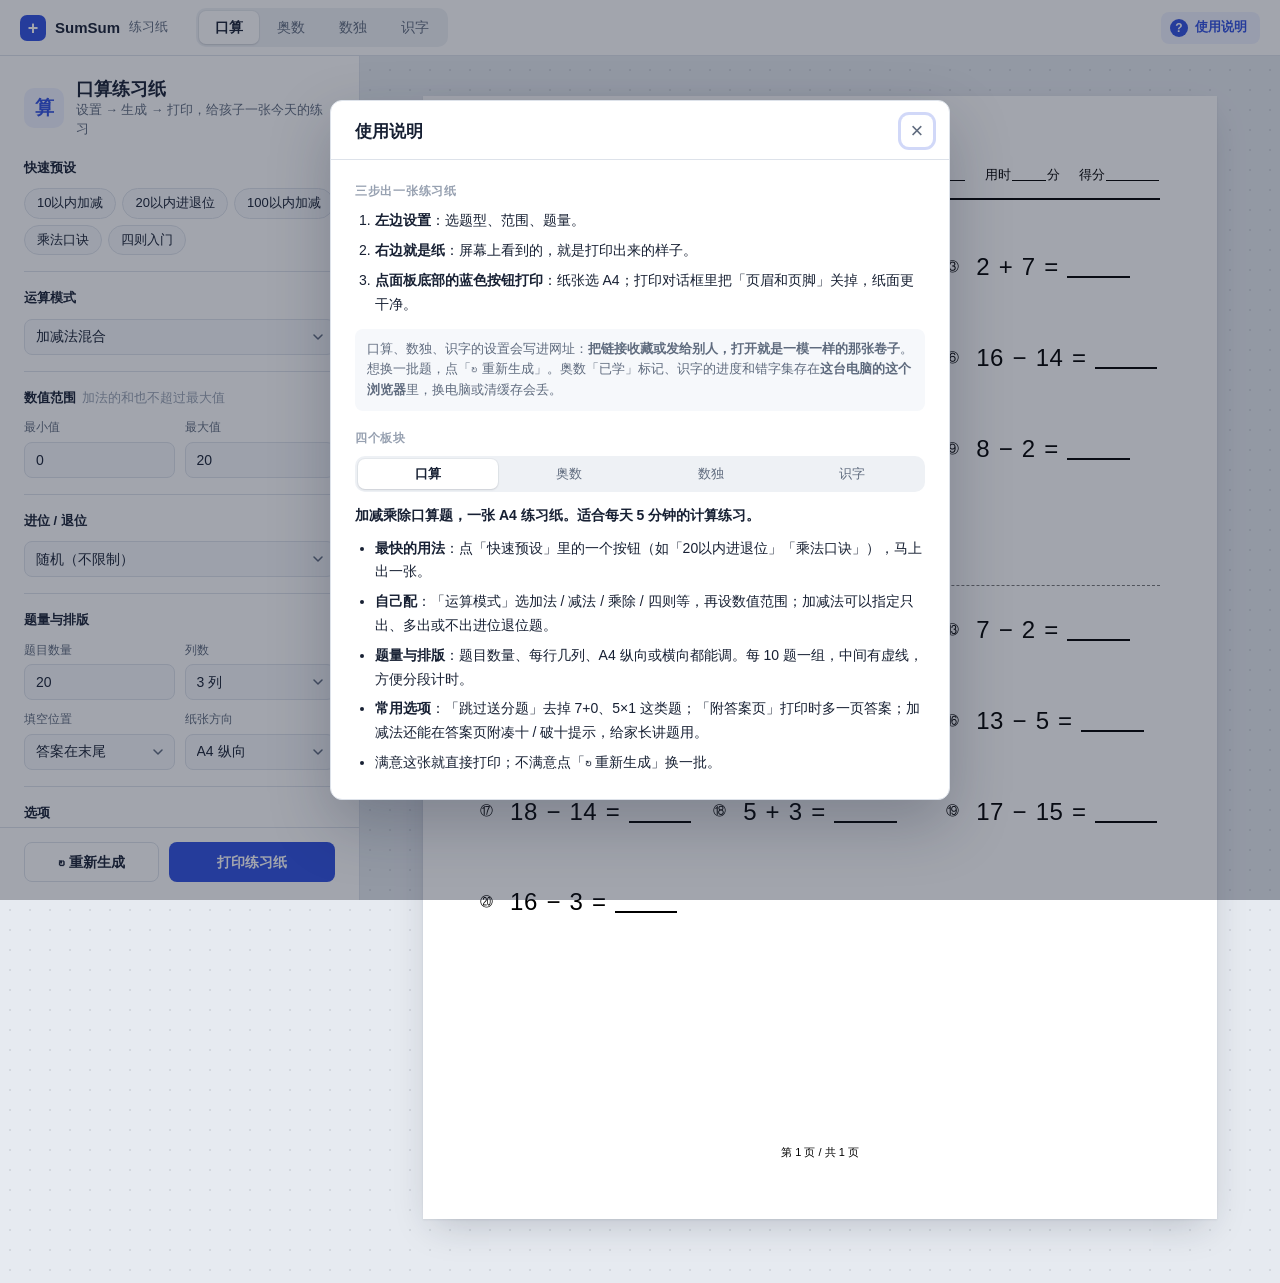
==== commit 0985f08d: "feat: 顶栏右上角加「使用说明」，按四个板块分别讲怎么用 - 按钮和弹窗由 js/help.js 插入，打开时默认翻到当前板块 - 上半部分讲通用的三步流程、链接即卷子、哪些数据只存在本机浏览器 " ====
--- a/index.html
+++ b/index.html
@@ -167,5 +167,6 @@
 <script src="js/settings.js"></script>
 <script src="js/render.js"></script>
 <script src="js/main.js"></script>
+<script src="js/help.js"></script>
 </body>
 </html>
--- a/css/app.css
+++ b/css/app.css
@@ -149,6 +149,142 @@
   box-shadow: 0 1px 2px rgba(23, 32, 51, 0.12), 0 0 0 1px rgba(23, 32, 51, 0.04);
 }
 
+/* 右上角「使用说明」：弹窗本体由 js/help.js 插进页面，打印时隐藏（见 sheet.css） */
+.help-btn {
+  display: inline-flex;
+  align-items: center;
+  gap: 7px;
+  margin-left: auto;
+  height: 32px;
+  padding: 0 12px 0 8px;
+  font-size: 13px;
+  font-weight: 600;
+  color: var(--blue);
+  background: var(--blue-tint);
+  border: 1px solid transparent;
+  border-radius: var(--radius);
+  cursor: pointer;
+  white-space: nowrap;
+}
+
+.help-btn:hover {
+  border-color: rgba(47, 79, 224, 0.3);
+}
+
+/* 窄屏只留问号，保证四个标签不折行 */
+@media (max-width: 520px) {
+  .help-btn {
+    padding: 0 7px;
+    font-size: 0;
+  }
+}
+
+.help-q {
+  display: grid;
+  place-items: center;
+  width: 18px;
+  height: 18px;
+  border-radius: 50%;
+  background: var(--blue);
+  color: #fff;
+  font-size: 12px;
+  line-height: 1;
+}
+
+.help-dialog {
+  width: min(620px, calc(100vw - 32px));
+  max-height: min(760px, calc(100vh - 48px));
+  padding: 0;
+  color: var(--ink);
+  background: var(--card);
+  border: 1px solid var(--card-edge);
+  border-radius: 12px;
+  box-shadow: 0 24px 60px rgba(23, 32, 51, 0.25);
+}
+
+.help-dialog[open] {
+  display: flex;
+  flex-direction: column;
+}
+
+.help-dialog::backdrop {
+  background: rgba(23, 32, 51, 0.4);
+}
+
+.help-head {
+  display: flex;
+  align-items: center;
+  justify-content: space-between;
+  padding: 14px 16px 12px 24px;
+  border-bottom: 1px solid var(--card-edge);
+}
+
+.help-head h2 {
+  margin: 0;
+  font-size: 17px;
+}
+
+.help-close {
+  width: 32px;
+  height: 32px;
+  font-size: 22px;
+  line-height: 1;
+  color: var(--ink-soft);
+  background: none;
+  border: 0;
+  border-radius: var(--radius);
+  cursor: pointer;
+}
+
+.help-close:hover {
+  color: var(--ink);
+  background: var(--field);
+}
+
+.help-body {
+  padding: 4px 24px 24px;
+  overflow-y: auto;
+}
+
+.help-h {
+  margin: 18px 0 8px;
+  font-size: 12px;
+  font-weight: 600;
+  letter-spacing: 0.06em;
+  color: var(--ink-faint);
+}
+
+.help-steps,
+.help-list {
+  margin: 0;
+  padding-left: 1.4em;
+  line-height: 1.7;
+}
+
+.help-steps li + li,
+.help-list li + li {
+  margin-top: 6px;
+}
+
+.help-note {
+  margin: 12px 0 0;
+  padding: 10px 12px;
+  font-size: 13px;
+  line-height: 1.6;
+  color: var(--ink-soft);
+  background: var(--field);
+  border-radius: var(--radius);
+}
+
+.help-tabs {
+  margin-bottom: 14px;
+}
+
+.help-lead {
+  margin: 0 0 10px;
+  font-weight: 600;
+}
+
 .layout {
   display: flex;
   align-items: flex-start;
--- a/css/sheet.css
+++ b/css/sheet.css
@@ -60,13 +60,20 @@
 
 /* ---------- 题目网格：先横后竖，行高 15mm 留足手写空间 ---------- */
 
-/* 行高由 render.js 按当页题数内联给定（15~24mm），这里的 15mm 只是兜底 */
+/* 行高由 render.js 按当页题数内联给定（grid-template-rows，15~24mm），这里的 15mm 只是兜底 */
 .sheet-grid {
   display: grid;
   grid-template-columns: repeat(var(--cols), minmax(0, 1fr));
   grid-auto-rows: 15mm;
   align-content: start;
   column-gap: 5mm;
+}
+
+/* 每 10 题一组的分隔虚线：落在 0 高的网格行里，即两行题目的交界处 */
+.group-rule {
+  grid-column: 1 / -1;
+  align-self: start;
+  border-top: 1.5px dashed #777;
 }
 
 .q {
@@ -170,7 +177,8 @@
 
   .topbar,
   .panel,
-  .notice {
+  .notice,
+  .help-dialog {
     display: none !important;
   }
 
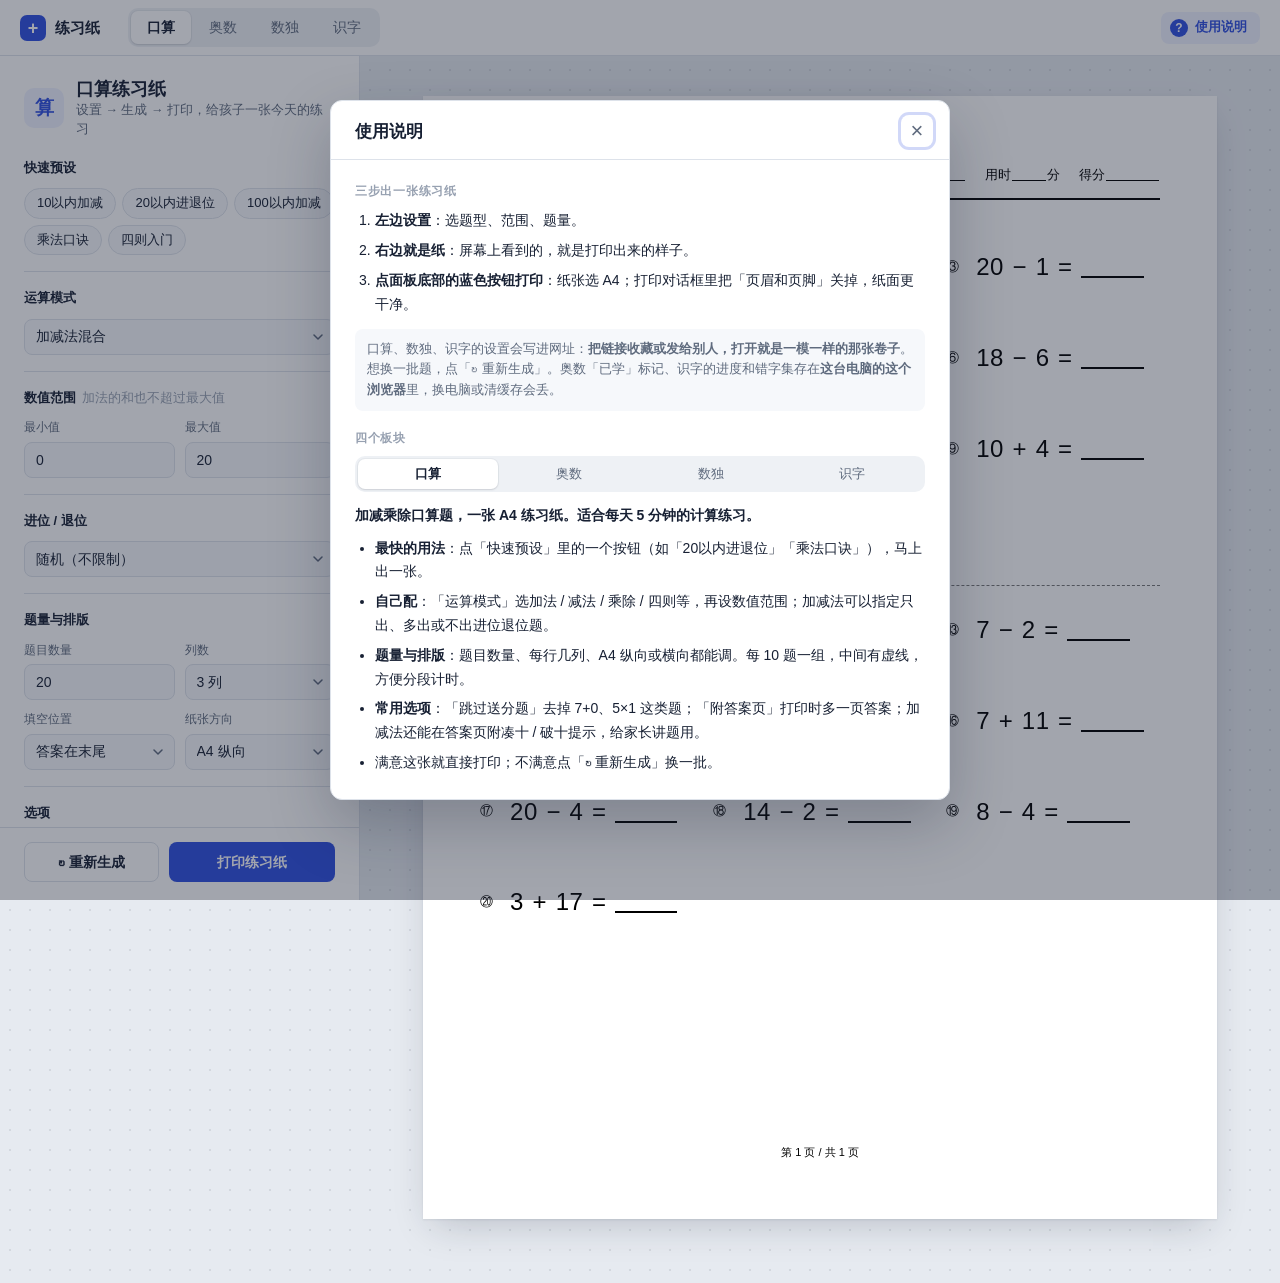
==== commit 87be52a7: "chore: 站名从 SumSum 改为「练习纸」，标题与简介覆盖四个板块 - 顶栏品牌改为「练习纸」，浏览器标题改为「板块 · 练习纸」 - 四页 description 改写；数独的去掉已下架的三" ====
--- a/index.html
+++ b/index.html
@@ -3,8 +3,8 @@
 <head>
   <meta charset="utf-8" />
   <meta name="viewport" content="width=device-width, initial-scale=1" />
-  <title>口算练习纸生成器</title>
-  <meta name="description" content="纯前端小学口算练习题生成与打印工具：加减乘除、四则运算，自定义范围，一键打印 A4 练习纸。" />
+  <title>口算 · 练习纸</title>
+  <meta name="description" content="给孩子打印 A4 练习纸：口算、奥数、数独、识字四个板块。口算页：加减乘除、四则运算，自定义范围，每题可附答案页。" />
   <link rel="icon" href="data:image/svg+xml,<svg xmlns='http://www.w3.org/2000/svg' viewBox='0 0 100 100'><text y='.9em' font-size='90'>✏️</text></svg>" />
   <link rel="stylesheet" href="css/app.css" />
   <link rel="stylesheet" href="css/sheet.css" />
@@ -19,7 +19,7 @@
     <a href="shudu.html">数独</a>
     <a href="shizi.html">识字</a>
   </nav>
-  <span class="topbar-brand">SumSum <small>练习纸</small></span>
+  <span class="topbar-brand">练习纸</span>
 </header>
 
 <div class="layout">
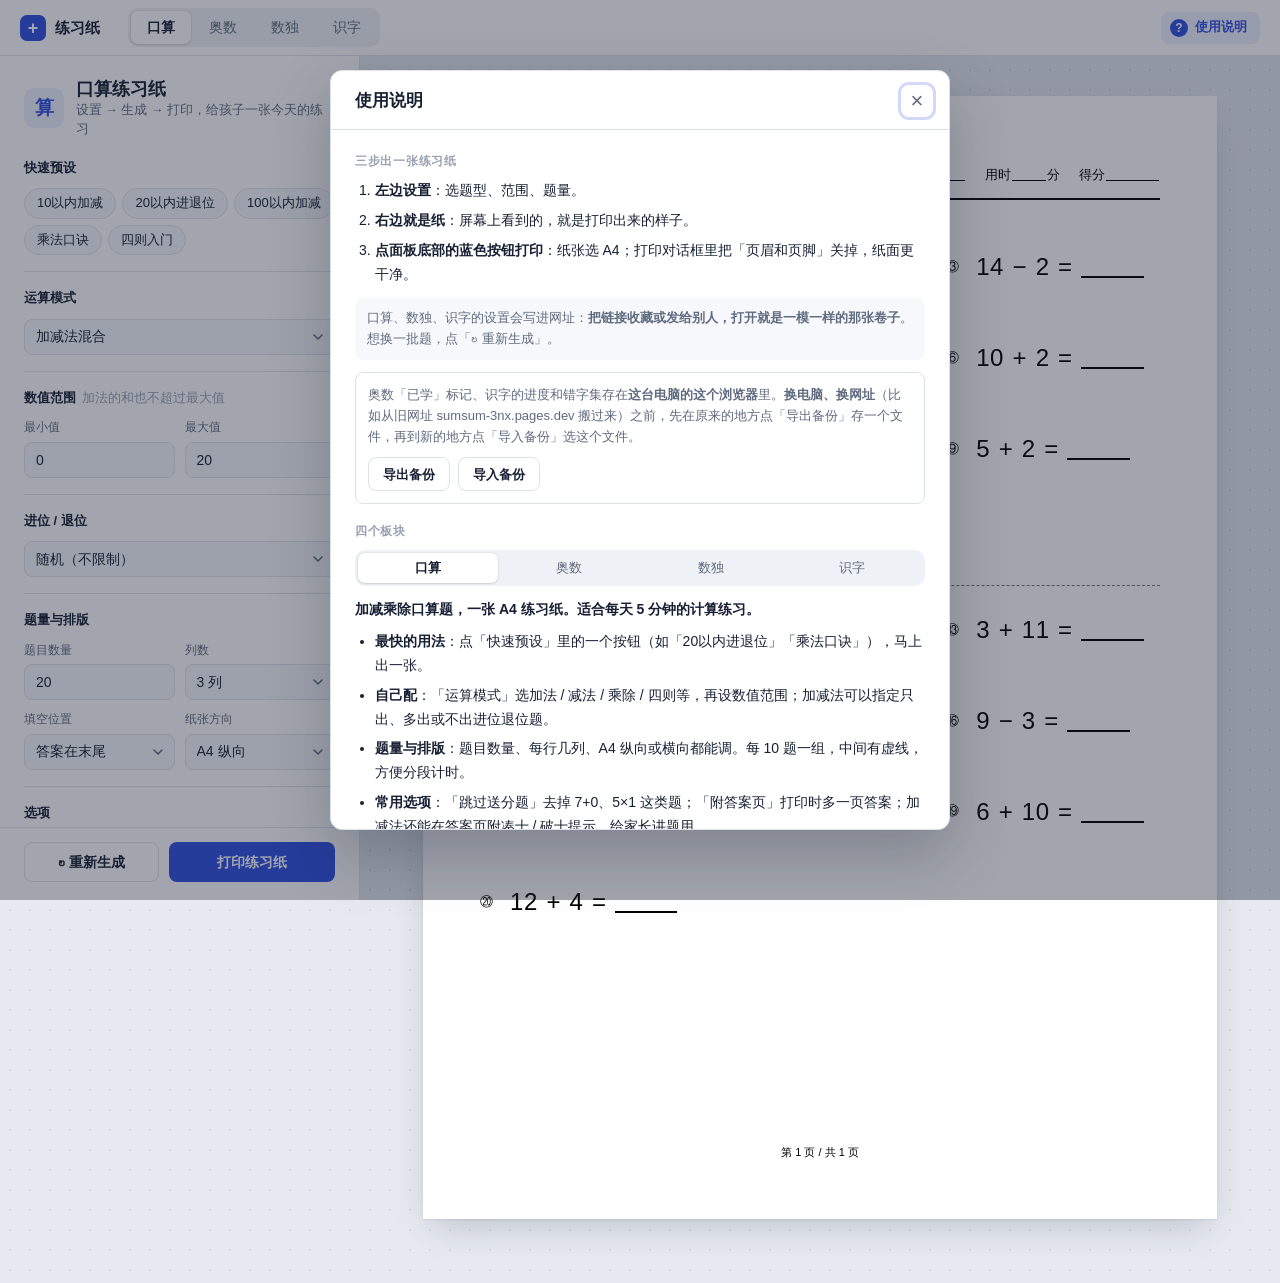
==== commit 292e15a7: "feat: 使用说明里加「导出 / 导入备份」，进度可以搬到新网址或新电脑 浏览器按网址分开存数据，站点搬到 lianxizhi.pages.dev 后，识字的进度与错字集、 奥数的「已学」都留在旧网" ====
--- a/index.html
+++ b/index.html
@@ -167,6 +167,7 @@
 <script src="js/settings.js"></script>
 <script src="js/render.js"></script>
 <script src="js/main.js"></script>
+<script src="js/backup.js"></script>
 <script src="js/help.js"></script>
 </body>
 </html>
--- a/css/app.css
+++ b/css/app.css
@@ -276,6 +276,53 @@
   border-radius: var(--radius);
 }
 
+.help-backup {
+  margin-top: 12px;
+  padding: 12px;
+  font-size: 13px;
+  line-height: 1.6;
+  color: var(--ink-soft);
+  border: 1px solid var(--card-edge);
+  border-radius: var(--radius);
+}
+
+.help-backup p {
+  margin: 0;
+}
+
+.help-backup-btns {
+  display: flex;
+  gap: 8px;
+  margin-top: 10px;
+}
+
+.help-backup-btns .btn {
+  height: 34px;
+  font-size: 13px;
+}
+
+.help-backup-msg {
+  margin-top: 10px;
+  padding: 10px 12px;
+  color: var(--ink);
+  background: var(--field);
+  border-radius: var(--radius);
+}
+
+.help-backup-msg ul {
+  margin: 4px 0 6px;
+  padding-left: 1.3em;
+}
+
+.help-backup-msg.is-ok {
+  background: var(--green-tint);
+}
+
+.help-backup-msg.is-bad {
+  color: var(--red-deep);
+  background: #fdf0ee;
+}
+
 .help-tabs {
   margin-bottom: 14px;
 }
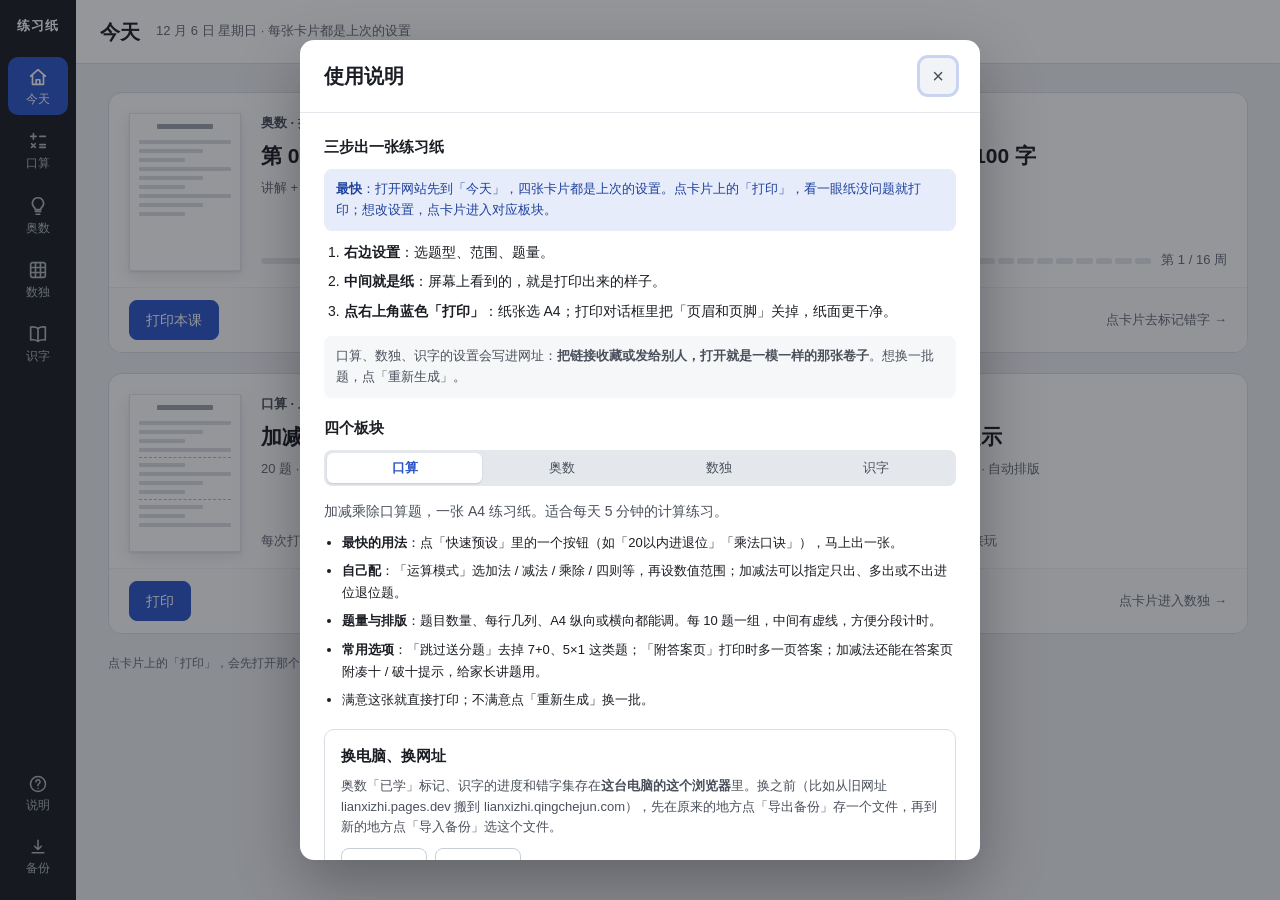
==== commit 2a955f1f: "refactor: 建「今天」首页与工作台外壳,口算搬到 kousuan.html 新 index.html 汇总四板块进度与视频状态,老口算链接带参数自动转 kousuan.html,卷子一模一样。" ====
--- a/index.html
+++ b/index.html
@@ -3,170 +3,57 @@
 <head>
   <meta charset="utf-8" />
   <meta name="viewport" content="width=device-width, initial-scale=1" />
-  <title>口算 · 练习纸</title>
-  <meta name="description" content="给孩子打印 A4 练习纸：口算、奥数、数独、识字四个板块。口算页：加减乘除、四则运算，自定义范围，每题可附答案页。" />
+  <title>练习纸 · 今天</title>
+  <meta name="description" content="给孩子打印 A4 练习纸：口算、奥数、数独、识字四个板块。打开就是上次的设置，一键打印。" />
   <link rel="icon" href="data:image/svg+xml,<svg xmlns='http://www.w3.org/2000/svg' viewBox='0 0 100 100'><text y='.9em' font-size='90'>✏️</text></svg>" />
+  <script>
+    /* 口算以前就在 index.html，分享出去的链接都是 index.html?mode=…&seed=…。
+       首页本身从不带参数，所以带参数的一律是老的口算链接，原样转过去，卷子一模一样。 */
+    if (location.search) location.replace('kousuan.html' + location.search)
+  </script>
   <link rel="stylesheet" href="css/app.css" />
-  <link rel="stylesheet" href="css/sheet.css" />
-  <style id="page-style">@page { size: A4 portrait; margin: 15mm; }</style>
+  <link rel="stylesheet" href="css/today.css" />
 </head>
 <body>
 
-<header class="topbar">
-  <nav class="topbar-tabs">
-    <a href="index.html" class="active">口算</a>
-    <a href="aoshu.html">奥数</a>
-    <a href="shudu.html">数独</a>
-    <a href="shizi.html">识字</a>
-  </nav>
-  <span class="topbar-brand">练习纸</span>
-</header>
+<div class="app">
+<!-- rail:今天 -->
+<nav class="rail" aria-label="板块">
+  <a class="rail-brand" href="index.html">练习纸</a>
+  <a class="rail-link active" href="index.html" data-module="今天" aria-current="page"><svg viewBox="0 0 24 24" aria-hidden="true"><path d="M4 11l8-7 8 7M6 9.5V20h12V9.5M10 20v-5h4v5"/></svg><span>今天</span></a>
+  <a class="rail-link" href="kousuan.html" data-module="口算"><svg viewBox="0 0 24 24" aria-hidden="true"><path d="M4 7h6M7 4v6M14 7h6M5 15l4 4M9 15l-4 4M14 16h6M14 19h6"/></svg><span>口算</span></a>
+  <a class="rail-link" href="aoshu.html" data-module="奥数"><svg viewBox="0 0 24 24" aria-hidden="true"><path d="M9 18h6M10 21h4M12 3a6 6 0 0 0-4 10.5c.8.8 1 1.5 1 2.5h6c0-1 .2-1.7 1-2.5A6 6 0 0 0 12 3z"/></svg><span>奥数</span></a>
+  <a class="rail-link" href="shudu.html" data-module="数独"><svg viewBox="0 0 24 24" aria-hidden="true"><rect x="4" y="4" width="16" height="16" rx="2"/><path d="M9.3 4v16M14.7 4v16M4 9.3h16M4 14.7h16"/></svg><span>数独</span></a>
+  <a class="rail-link" href="shizi.html" data-module="识字"><svg viewBox="0 0 24 24" aria-hidden="true"><path d="M12 6c-2-1.5-5-2-8-1.5v14c3-.5 6 0 8 1.5 2-1.5 5-2 8-1.5v-14c-3-.5-6 0-8 1.5zM12 6v14"/></svg><span>识字</span></a>
+  <span class="rail-gap"></span>
+  <button type="button" class="rail-link small" data-help><svg viewBox="0 0 24 24" aria-hidden="true"><circle cx="12" cy="12" r="9"/><path d="M9.5 9.5a2.5 2.5 0 1 1 3.5 2.3c-.6.3-1 .9-1 1.6V14M12 17.5v.01"/></svg><span>说明</span></button>
+  <button type="button" class="rail-link small" data-backup><svg viewBox="0 0 24 24" aria-hidden="true"><path d="M12 4v11M8 11l4 4 4-4M5 19h14"/></svg><span>备份</span></button>
+</nav>
+<!-- /rail -->
 
-<div class="layout">
+<div class="work">
+  <header class="work-head">
+    <h1 class="work-title">今天</h1>
+    <span class="work-sum" id="today-date"></span>
+  </header>
 
-  <!-- ======== 设置面板 ======== -->
-  <aside class="panel" id="panel">
-    <div class="brand">
-      <span class="brand-mark">算</span>
-      <h1 class="brand-name">口算练习纸</h1>
-      <p class="brand-sub">设置 → 生成 → 打印，给孩子一张今天的练习</p>
-    </div>
-
-    <section class="group">
-      <h2 class="group-title">快速预设</h2>
-      <div class="preset-row" id="preset-row"></div>
-    </section>
-
-    <section class="group">
-      <h2 class="group-title">运算模式</h2>
-      <select id="f-mode" class="input">
-        <option value="add">加法</option>
-        <option value="sub">减法</option>
-        <option value="addsub">加减法混合</option>
-        <option value="mul">乘法</option>
-        <option value="div">除法</option>
-        <option value="muldiv">乘除法混合</option>
-        <option value="addsubmul">加减法 + 少量乘法（乘法约占两成）</option>
-        <option value="mixed">四则运算（2～3 步）</option>
-      </select>
-    </section>
-
-    <section class="group" data-show="add sub addsub addsubmul mixed">
-      <h2 class="group-title">数值范围<span class="sub">加法的和也不超过最大值</span></h2>
-      <div class="pair">
-        <label class="field"><span>最小值</span>
-          <input type="number" id="f-min" class="input" min="0" max="9999" step="1" />
-        </label>
-        <label class="field"><span>最大值</span>
-          <input type="number" id="f-max" class="input" min="1" max="10000" step="1" />
-        </label>
-      </div>
-    </section>
-
-    <section class="group" data-show="mul div muldiv addsubmul mixed">
-      <h2 class="group-title">乘除数范围<span class="sub">默认九九表 1～9</span></h2>
-      <div class="pair">
-        <label class="field"><span>最小</span>
-          <input type="number" id="f-mulmin" class="input" min="1" max="999" step="1" />
-        </label>
-        <label class="field"><span>最大</span>
-          <input type="number" id="f-mulmax" class="input" min="1" max="999" step="1" />
-        </label>
-      </div>
-    </section>
-
-    <section class="group" data-show="add sub addsub addsubmul">
-      <h2 class="group-title">进位 / 退位</h2>
-      <select id="f-carry" class="input">
-        <option value="random">随机（不限制）</option>
-        <option value="carrymore">以进位 / 退位为主</option>
-        <option value="nocarry">不出进位 / 退位题</option>
-        <option value="carryonly">只出进位 / 退位题</option>
-      </select>
-    </section>
-
-    <section class="group">
-      <h2 class="group-title">题量与排版</h2>
-      <div class="pair">
-        <label class="field"><span>题目数量</span>
-          <input type="number" id="f-count" class="input" min="2" max="100" step="1" />
-        </label>
-        <label class="field"><span>列数</span>
-          <select id="f-columns" class="input">
-            <option value="2">2 列</option>
-            <option value="3">3 列</option>
-            <option value="4">4 列</option>
-          </select>
-        </label>
-      </div>
-      <div class="pair">
-        <!-- 四则模式不显示：多步算式只挖结果，随机挖空不适用 -->
-        <label class="field" data-show-inline="add sub addsub mul div muldiv addsubmul"><span>填空位置</span>
-          <select id="f-blank" class="input">
-            <option value="end">答案在末尾</option>
-            <option value="random">随机挖空</option>
-          </select>
-        </label>
-        <label class="field"><span>纸张方向</span>
-          <select id="f-paper" class="input">
-            <option value="portrait">A4 纵向</option>
-            <option value="landscape">A4 横向</option>
-          </select>
-        </label>
-      </div>
-    </section>
-
-    <section class="group">
-      <h2 class="group-title">选项</h2>
-      <label class="check" data-show-inline="sub addsub addsubmul mixed">
-        <input type="checkbox" id="f-nonneg" /><span>减法不出负数</span>
-      </label>
-      <!-- 四则模式不显示：多步算式内的除法必然整除，无法表示余数 -->
-      <label class="check" data-show-inline="div muldiv">
-        <input type="checkbox" id="f-exactdiv" /><span>除法必须整除（关闭则出「…余…」）</span>
-      </label>
-      <label class="check" data-show-inline="mixed">
-        <input type="checkbox" id="f-parens" /><span>四则运算允许括号</span>
-      </label>
-      <label class="check">
-        <input type="checkbox" id="f-skiptrivial" /><span>跳过送分题（如 7 + 0、5 × 1、8 − 8）</span>
-      </label>
-      <label class="check">
-        <input type="checkbox" id="f-nodup" /><span>题目不重复</span>
-      </label>
-      <label class="check">
-        <input type="checkbox" id="f-anspage" /><span>打印时附答案页</span>
-      </label>
-      <label class="check" data-show-inline="add sub addsub addsubmul">
-        <input type="checkbox" id="f-stephint" /><span>答案页附凑十 / 破十提示（供家长讲解）</span>
-      </label>
-    </section>
-
-    <section class="group">
-      <h2 class="group-title">练习纸标题<span class="sub">选填</span></h2>
-      <input type="text" id="f-title" class="input" maxlength="30" placeholder="留空则自动生成，如：20以内加减法练习" />
-    </section>
-
-    <p class="hint">设置和这批题目都写进了网址：收藏或分享这个链接，打开后就是一模一样的一张卷子。想换一批题，点「重新生成」。</p>
-
-    <div class="actions">
-      <button type="button" id="btn-regen" class="btn btn-ghost">↻ 重新生成</button>
-      <button type="button" id="btn-print" class="btn btn-primary">打印练习纸</button>
-    </div>
-  </aside>
-
-  <!-- ======== 练习纸预览（所见即所得） ======== -->
-  <main class="preview" id="preview-wrap">
-    <div class="notice" id="notice" hidden></div>
-    <div id="preview"></div>
+  <main class="today" id="today">
+    <div class="today-grid" id="today-cards"></div>
+    <p class="today-note">点卡片上的「打印」，会先打开那个板块让你看一眼纸，确认了再打印。打开网站默认就是这一页。</p>
   </main>
-
+</div>
 </div>
 
-<script src="js/generator.js"></script>
 <script src="js/settings.js"></script>
-<script src="js/render.js"></script>
-<script src="js/main.js"></script>
+<script src="js/aoshu-topics.js"></script>
+<script src="js/aoshu-videos.js"></script>
+<script src="js/shudu-core.js"></script>
+<script src="js/shudu-settings.js"></script>
+<script src="js/shizi-data.js"></script>
+<script src="js/shizi-core.js"></script>
+<script src="js/shizi-settings.js"></script>
+<script src="js/today-core.js"></script>
+<script src="js/today.js"></script>
 <script src="js/backup.js"></script>
 <script src="js/help.js"></script>
 </body>
--- a/css/app.css
+++ b/css/app.css
@@ -1,33 +1,41 @@
-/* ============ 屏幕 UI：制图台风（冷灰画布 + 白纸 + 蓝墨水） ============
+/* ============ 屏幕 UI：工作台（左板块栏 + 顶栏 + 中间纸 + 右设置） ============
  *
- * 打印时 .topbar / .panel / .notice 整块隐藏（见 css/sheet.css 打印段），
- * 本文件只管屏幕。颜色变量名沿用旧名（--blue / --red / --card …），
- * 因为 css/shudu.css、css/shizi.css 都拿它们做了 var() 引用。
+ * 2026-10 按 Claude Design 定稿「A 工作台 + 今天首页」重做。只管屏幕；
+ * 打印时导航、顶栏、设置区、提示条整块隐藏（见 css/sheet.css 打印段），卷面一点不动。
  *
- * 用色规矩：蓝 = 可操作 / 当前选中；红 = 错（填错、错字、警告）。
- * 红色不再用于主按钮，免得「打印」和「填错了」长得一个样。
+ * 颜色变量名沿用旧名（--blue / --red / --card …），因为 css/shudu.css、css/shizi.css
+ * 都拿它们做了 var() 引用；值换成了定稿规范里的色板。
+ *
+ * 用色规矩：蓝 = 可操作 / 当前选中；红 = 错（填错、错字、会丢数据的操作）；绿 = 已完成（奥数已学）。
+ * 每个板块只有一个蓝色实心按钮「打印」，固定在顶栏右侧。
  */
 
 :root {
-  --canvas: #e6eaf0;         /* 画布：冷灰制图台 */
-  --dot: rgba(23, 32, 51, 0.09);
-  --card: #ffffff;           /* 面板 / 顶栏 */
-  --card-edge: #dde2ea;      /* 细线 */
-  --field: #f6f8fb;          /* 输入框底色 */
-  --ink: #172033;
-  --ink-soft: #5f6b7e;
-  --ink-faint: #97a1b1;
-  --blue: #2f4fe0;           /* 蓝墨水：主色 */
-  --blue-deep: #1f36b0;
-  --blue-tint: #eef1fe;
-  --red: #d93a2b;            /* 批改红：只表示「错」 */
-  --red-deep: #b42d20;
-  --green: #1d8a4e;          /* 已学 */
-  --green-tint: #edf8f1;
-  --topbar-h: 56px;
-  --panel-w: 360px;
+  --canvas: #eceef1;         /* 桌面底 */
+  --dot: #d3d7de;            /* 桌面点阵 */
+  --card: #ffffff;           /* 面板 / 纸 */
+  --card-edge: #d9dde3;      /* 分隔线 */
+  --line-strong: #c9ced6;    /* 控件描边 */
+  --field: #f6f7f9;          /* 次级底 */
+  --ink: #1a1d23;
+  --ink-2: #4a505b;
+  --ink-soft: #646a75;
+  --ink-faint: #9aa0aa;
+  --blue: #2a55c9;
+  --blue-deep: #1e419e;
+  --blue-tint: #e6ecfa;
+  --red: #c62f28;
+  --red-deep: #a32620;
+  --red-tint: #fcedec;
+  --mark: #f4bdb8;           /* 错字红底 */
+  --green: #2b7a4b;
+  --green-tint: #e9f4ed;
+  --rail: #1a1d23;
+  --rail-w: 76px;
+  --panel-w: 340px;
+  --head-h: 64px;
   --radius: 8px;
-  --focus: 0 0 0 3px rgba(47, 79, 224, 0.22);
+  --focus: 0 0 0 3px rgba(42, 85, 201, 0.25);
 }
 
 * {
@@ -42,16 +50,17 @@
   -webkit-text-size-adjust: 100%;
 }
 
+/*
+ * 字体和行高【不能动】：卷面（.sheet）从 body 继承这两个值，改了讲解页、解析页的行距就变，
+ * 动态装页量出来的块高跟着变，分页可能就不一样了（2026-10 改版时实测踩过：1.6 → 1.5 讲解页明显变紧）。
+ */
 body {
   margin: 0;
   color: var(--ink);
   font: 14px/1.6 -apple-system, BlinkMacSystemFont, "PingFang SC", "HarmonyOS Sans SC",
     "MiSans", "Hiragino Sans GB", "Microsoft YaHei", sans-serif;
   font-variant-numeric: tabular-nums;
-  background-color: var(--canvas);
-  /* 点阵底纹：方格本的格点，只留交点 */
-  background-image: radial-gradient(var(--dot) 1px, transparent 1.2px);
-  background-size: 20px 20px;
+  background: var(--canvas);
   -webkit-font-smoothing: antialiased;
 }
 
@@ -59,6 +68,7 @@
 input,
 select {
   font: inherit;
+  color: inherit;
 }
 
 :focus-visible {
@@ -66,345 +76,237 @@
   box-shadow: var(--focus);
 }
 
-/* ---------- 顶栏：品牌 + 板块切换 ---------- */
-
-.topbar {
-  position: sticky;
-  top: 0;
-  z-index: 10;
-  display: flex;
-  align-items: center;
-  gap: 28px;
-  height: var(--topbar-h);
-  padding: 0 20px;
+a {
+  color: var(--blue);
+  text-decoration: none;
+}
+
+/* ---------- 骨架：一屏装下，纸张区和设置区各自滚动 ---------- */
+
+/*
+ * 板块栏固定不动，纸张区（.preview）和设置区（.panel）各是一个滚动容器。
+ * 以前是整页滚，设置面板比一屏高时「打印」按钮要靠 sticky 吸底；
+ * 现在按钮在顶栏里，永远看得见。
+ */
+.app {
+  display: flex;
+  height: 100vh;
+  height: 100dvh;
+  overflow: hidden;
+}
+
+.work {
+  flex: 1;
+  min-width: 0;
+  min-height: 0;
+  display: flex;
+  flex-direction: column;
+}
+
+.work-body {
+  flex: 1;
+  min-height: 0;
+  display: flex;
+}
+
+/* ---------- 左侧板块栏 ---------- */
+
+.rail {
+  flex: none;
+  width: var(--rail-w);
+  display: flex;
+  flex-direction: column;
+  align-items: center;
+  gap: 6px;
+  padding: 16px 0;
+  overflow-y: auto;
+  background: var(--rail);
+  scrollbar-width: none;
+}
+
+.rail-brand {
+  margin-bottom: 14px;
+  font-size: 13px;
+  font-weight: 700;
+  letter-spacing: 1px;
+  color: #fff;
+  white-space: nowrap;
+}
+
+.rail-brand:hover {
+  color: #fff;
+}
+
+.rail-link {
+  display: flex;
+  flex-direction: column;
+  align-items: center;
+  gap: 4px;
+  width: 60px;
+  padding: 9px 0;
+  font-size: 12px;
+  line-height: 1.2;
+  color: #aeb4be;
+  background: transparent;
+  border: 0;
+  border-radius: 10px;
+  cursor: pointer;
+}
+
+.rail-link:hover {
+  color: #fff;
+  background: #2a2f38;
+}
+
+.rail-link.active {
+  color: #fff;
+  background: var(--blue);
+}
+
+.rail-link svg {
+  display: block;
+  width: 22px;
+  height: 22px;
+  fill: none;
+  stroke: currentColor;
+  stroke-width: 1.8;
+  stroke-linecap: round;
+  stroke-linejoin: round;
+}
+
+.rail-gap {
+  flex: 1;
+}
+
+.rail-link.small svg {
+  width: 20px;
+  height: 20px;
+}
+
+/* ---------- 顶栏：板块名 + 当前这张的摘要 + 重新生成 / 打印 ---------- */
+
+.work-head {
+  flex: none;
+  display: flex;
+  flex-wrap: wrap;
+  align-items: center;
+  gap: 10px 16px;
+  min-height: var(--head-h);
+  padding: 10px 24px;
   background: var(--card);
   border-bottom: 1px solid var(--card-edge);
 }
 
-/* HTML 里品牌写在导航后面（历史顺序），用 order 摆到最左 */
-.topbar-brand {
-  order: -1;
-  display: flex;
-  align-items: center;
-  gap: 9px;
-  font-size: 15px;
-  font-weight: 700;
-  white-space: nowrap;
-  color: var(--ink);
-}
-
-.topbar-brand::before {
-  content: "+";
-  display: grid;
-  place-items: center;
-  width: 26px;
-  height: 26px;
-  border-radius: 7px;
-  background: var(--blue);
-  color: #fff;
-  font-size: 18px;
+.work-title {
+  margin: 0;
+  font-size: 20px;
   font-weight: 600;
-  line-height: 1;
-}
-
-.topbar-brand small {
-  font-size: 13px;
-  font-weight: 400;
+  line-height: 1.3;
+}
+
+.work-sum {
+  font-size: 13px;
   color: var(--ink-soft);
 }
 
-/* 四个标签 + 品牌名在 375px 手机上放不下，品牌是装饰、标签是导航，窄屏收起品牌 */
-@media (max-width: 520px) {
-  .topbar-brand {
-    display: none;
-  }
-}
-
-.topbar-tabs {
-  display: flex;
-  gap: 2px;
-  padding: 3px;
-  border-radius: 10px;
-  background: #eef1f5;
-}
-
-.topbar-tabs a {
-  padding: 5px 16px;
-  font-size: 14px;
-  white-space: nowrap;
-  color: var(--ink-soft);
-  text-decoration: none;
-  border-radius: 7px;
-  transition: background 0.15s, color 0.15s;
-}
-
-.topbar-tabs a:hover {
-  color: var(--ink);
-}
-
-.topbar-tabs a.active {
-  color: var(--ink);
-  font-weight: 600;
-  background: var(--card);
-  box-shadow: 0 1px 2px rgba(23, 32, 51, 0.12), 0 0 0 1px rgba(23, 32, 51, 0.04);
-}
-
-/* 右上角「使用说明」：弹窗本体由 js/help.js 插进页面，打印时隐藏（见 sheet.css） */
-.help-btn {
-  display: inline-flex;
-  align-items: center;
-  gap: 7px;
-  margin-left: auto;
-  height: 32px;
-  padding: 0 12px 0 8px;
-  font-size: 13px;
-  font-weight: 600;
-  color: var(--blue);
-  background: var(--blue-tint);
-  border: 1px solid transparent;
-  border-radius: var(--radius);
-  cursor: pointer;
-  white-space: nowrap;
-}
-
-.help-btn:hover {
-  border-color: rgba(47, 79, 224, 0.3);
-}
-
-/* 窄屏只留问号，保证四个标签不折行 */
-@media (max-width: 520px) {
-  .help-btn {
-    padding: 0 7px;
-    font-size: 0;
-  }
-}
-
-.help-q {
-  display: grid;
-  place-items: center;
+.work-grow {
+  flex: 1;
+}
+
+.work-head .btn svg {
   width: 18px;
   height: 18px;
-  border-radius: 50%;
-  background: var(--blue);
-  color: #fff;
-  font-size: 12px;
-  line-height: 1;
-}
-
-.help-dialog {
-  width: min(620px, calc(100vw - 32px));
-  max-height: min(760px, calc(100vh - 48px));
-  padding: 0;
-  color: var(--ink);
-  background: var(--card);
-  border: 1px solid var(--card-edge);
-  border-radius: 12px;
-  box-shadow: 0 24px 60px rgba(23, 32, 51, 0.25);
-}
-
-.help-dialog[open] {
+  fill: none;
+  stroke: currentColor;
+  stroke-width: 1.8;
+  stroke-linecap: round;
+  stroke-linejoin: round;
+}
+
+/* ---------- 纸张区：桌面点阵 + 白纸 ---------- */
+
+.preview {
+  flex: 1;
+  min-width: 0;
+  overflow: auto;
+  padding: 24px;
+  background-color: var(--canvas);
+  background-image: radial-gradient(var(--dot) 1px, transparent 1px);
+  background-size: 16px 16px;
+}
+
+#preview {
   display: flex;
   flex-direction: column;
-}
-
-.help-dialog::backdrop {
-  background: rgba(23, 32, 51, 0.4);
-}
-
-.help-head {
-  display: flex;
-  align-items: center;
-  justify-content: space-between;
-  padding: 14px 16px 12px 24px;
-  border-bottom: 1px solid var(--card-edge);
-}
-
-.help-head h2 {
+  align-items: center;
+  gap: 24px;
+}
+
+.notice {
+  max-width: 210mm;
+  margin: 0 auto 16px;
+  padding: 10px 14px 10px 16px;
+  font-size: 13px;
+  line-height: 1.55;
+  color: #6b4200;
+  background: #fff8e8;
+  border: 1px solid #f1d9a6;
+  border-left: 3px solid #e3a21a;
+  border-radius: var(--radius);
+}
+
+/* 从「今天」点「打印」进来：先看一眼纸，再确认打印 */
+.confirm-bar {
+  display: flex;
+  flex-wrap: wrap;
+  align-items: center;
+  gap: 10px 14px;
+  max-width: 210mm;
+  margin: 0 auto 16px;
+  padding: 12px 14px 12px 16px;
+  font-size: 14px;
+  color: var(--blue-deep);
+  background: var(--blue-tint);
+  border: 1px solid #c3d0f2;
+  border-radius: 10px;
+}
+
+.confirm-bar p {
+  flex: 1;
+  min-width: 220px;
   margin: 0;
-  font-size: 17px;
-}
-
-.help-close {
-  width: 32px;
-  height: 32px;
-  font-size: 22px;
-  line-height: 1;
-  color: var(--ink-soft);
-  background: none;
-  border: 0;
-  border-radius: var(--radius);
-  cursor: pointer;
-}
-
-.help-close:hover {
-  color: var(--ink);
-  background: var(--field);
-}
-
-.help-body {
-  padding: 4px 24px 24px;
-  overflow-y: auto;
-}
-
-.help-h {
-  margin: 18px 0 8px;
-  font-size: 12px;
-  font-weight: 600;
-  letter-spacing: 0.06em;
-  color: var(--ink-faint);
-}
-
-.help-steps,
-.help-list {
-  margin: 0;
-  padding-left: 1.4em;
-  line-height: 1.7;
-}
-
-.help-steps li + li,
-.help-list li + li {
-  margin-top: 6px;
-}
-
-.help-note {
-  margin: 12px 0 0;
-  padding: 10px 12px;
-  font-size: 13px;
-  line-height: 1.6;
-  color: var(--ink-soft);
-  background: var(--field);
-  border-radius: var(--radius);
-}
-
-.help-backup {
-  margin-top: 12px;
-  padding: 12px;
-  font-size: 13px;
-  line-height: 1.6;
-  color: var(--ink-soft);
-  border: 1px solid var(--card-edge);
-  border-radius: var(--radius);
-}
-
-.help-backup p {
-  margin: 0;
-}
-
-.help-backup-btns {
-  display: flex;
-  gap: 8px;
-  margin-top: 10px;
-}
-
-.help-backup-btns .btn {
-  height: 34px;
-  font-size: 13px;
-}
-
-.help-backup-msg {
-  margin-top: 10px;
-  padding: 10px 12px;
-  color: var(--ink);
-  background: var(--field);
-  border-radius: var(--radius);
-}
-
-.help-backup-msg ul {
-  margin: 4px 0 6px;
-  padding-left: 1.3em;
-}
-
-.help-backup-msg.is-ok {
-  background: var(--green-tint);
-}
-
-.help-backup-msg.is-bad {
-  color: var(--red-deep);
-  background: #fdf0ee;
-}
-
-.help-tabs {
-  margin-bottom: 14px;
-}
-
-.help-lead {
-  margin: 0 0 10px;
-  font-weight: 600;
-}
-
-.layout {
-  display: flex;
-  align-items: flex-start;
-  min-height: calc(100vh - var(--topbar-h));
-}
-
-/* ---------- 设置面板 ---------- */
+  line-height: 1.5;
+}
+
+.confirm-bar .btn {
+  height: 36px;
+}
+
+/* ---------- 右侧设置区 ---------- */
 
 .panel {
-  position: sticky;
-  top: var(--topbar-h); /* 顶栏 sticky 在最上面，面板贴在它下方 */
   flex: none;
   width: var(--panel-w);
-  height: calc(100vh - var(--topbar-h));
   overflow-y: auto;
-  padding: 22px 24px 0;
   background: var(--card);
-  border-right: 1px solid var(--card-edge);
+  border-left: 1px solid var(--card-edge);
   scrollbar-width: thin;
 }
 
-/* 面板页头：图标块 + 标题 + 一句话说明 */
-.brand {
-  display: grid;
-  grid-template-columns: 40px 1fr;
-  column-gap: 12px;
-  align-items: center;
-  margin-bottom: 20px;
-}
-
-.brand-mark {
-  grid-row: span 2;
-  display: grid;
-  place-items: center;
-  width: 40px;
-  height: 40px;
-  border-radius: 10px;
-  background: var(--blue-tint);
-  color: var(--blue);
-  font-size: 19px;
-  font-weight: 700;
-  line-height: 1;
-}
-
-.brand-name {
+.group {
+  display: flex;
+  flex-direction: column;
+  gap: 10px;
+  padding: 16px 20px;
+  border-bottom: 1px solid #e4e7ec;
+}
+
+.group:last-child {
+  border-bottom: 0;
+}
+
+.group-title {
   margin: 0;
-  font-size: 18px;
-  font-weight: 700;
-  line-height: 1.3;
-  color: var(--ink);
-}
-
-.brand-sub {
-  margin: 0;
-  font-size: 12.5px;
-  line-height: 1.45;
-  color: var(--ink-soft);
-}
-
-/* 分组：之间用一条细线隔开，标题只写名字，说明放下面的 .hint */
-.group {
-  padding: 16px 0;
-  border-top: 1px solid var(--card-edge);
-}
-
-.brand + .group,
-.brand + .stage-tabs + .group {
-  border-top: none;
-  padding-top: 0;
-}
-
-.group-title {
-  margin: 0 0 10px;
   font-size: 13px;
   font-weight: 600;
   color: var(--ink);
@@ -412,29 +314,29 @@
 
 .group-title .sub {
   margin-left: 6px;
-  font-weight: 400;
-  color: var(--ink-faint);
+  font-size: 12px;
+  font-weight: 500;
+  color: var(--ink-soft);
 }
 
 .input {
   width: 100%;
   height: 36px;
-  padding: 0 11px;
+  padding: 0 10px;
   font-size: 14px;
   color: var(--ink);
-  background: var(--field);
-  border: 1px solid var(--card-edge);
-  border-radius: var(--radius);
+  background: #fff;
+  border: 1px solid var(--line-strong);
+  border-radius: 6px;
   outline: none;
-  transition: border-color 0.15s, background 0.15s, box-shadow 0.15s;
+  transition: border-color 0.15s, box-shadow 0.15s;
 }
 
 .input:hover {
-  border-color: #c7cfdb;
+  border-color: #aeb4be;
 }
 
 .input:focus {
-  background: #fff;
   border-color: var(--blue);
   box-shadow: var(--focus);
 }
@@ -444,30 +346,28 @@
   -webkit-appearance: none;
   padding-right: 30px;
   cursor: pointer;
-  background-image: url("data:image/svg+xml,%3Csvg xmlns='http://www.w3.org/2000/svg' width='10' height='6' viewBox='0 0 10 6'%3E%3Cpath d='M1 1l4 4 4-4' fill='none' stroke='%235f6b7e' stroke-width='1.5' stroke-linecap='round' stroke-linejoin='round'/%3E%3C/svg%3E");
+  background-image: url("data:image/svg+xml,%3Csvg xmlns='http://www.w3.org/2000/svg' width='10' height='6' viewBox='0 0 10 6'%3E%3Cpath d='M1 1l4 4 4-4' fill='none' stroke='%23646a75' stroke-width='1.5' stroke-linecap='round' stroke-linejoin='round'/%3E%3C/svg%3E");
   background-repeat: no-repeat;
   background-position: right 11px center;
 }
 
 .pair {
-  display: flex;
+  display: grid;
+  grid-template-columns: repeat(2, minmax(0, 1fr));
   gap: 10px;
 }
 
-.pair + .pair {
-  margin-top: 10px;
-}
-
 .field {
-  flex: 1;
-  display: block;
+  display: flex;
+  flex-direction: column;
+  gap: 4px;
   min-width: 0;
 }
 
-.field > span {
-  display: block;
-  margin-bottom: 4px;
+.field > span,
+.lbl {
   font-size: 12px;
+  font-weight: 500;
   color: var(--ink-soft);
 }
 
@@ -477,8 +377,8 @@
   align-items: center;
   justify-content: space-between;
   gap: 12px;
-  padding: 6px 0;
-  font-size: 13.5px;
+  padding: 3px 0;
+  font-size: 13px;
   line-height: 1.45;
   cursor: pointer;
   user-select: none;
@@ -496,8 +396,8 @@
   width: 34px;
   height: 20px;
   margin: 0;
-  border-radius: 999px;
-  background: #cfd5df;
+  border-radius: 10px;
+  background: var(--line-strong);
   cursor: pointer;
   transition: background 0.18s;
 }
@@ -511,7 +411,7 @@
   height: 16px;
   border-radius: 50%;
   background: #fff;
-  box-shadow: 0 1px 2px rgba(23, 32, 51, 0.25);
+  box-shadow: 0 1px 2px rgba(0, 0, 0, 0.2);
   transition: transform 0.18s;
 }
 
@@ -535,337 +435,540 @@
   }
 }
 
-/* ---------- 分段切换（奥数 L1/L2、识字三种模式） ---------- */
-
-.stage-tabs {
+/* 勾选框（奥数题型、打印哪几部分）：方框打勾，比开关更像「从几样里挑」 */
+.tick {
+  display: flex;
+  align-items: flex-start;
+  gap: 10px;
+  padding: 3px 0;
+  font-size: 13px;
+  line-height: 1.45;
+  cursor: pointer;
+  user-select: none;
+}
+
+.tick input {
+  appearance: none;
+  -webkit-appearance: none;
+  flex: none;
+  width: 18px;
+  height: 18px;
+  margin: 1px 0 0;
+  border: 1.5px solid #b4bac4;
+  border-radius: 4px;
+  background: #fff center / 12px no-repeat;
+  cursor: pointer;
+}
+
+.tick input:checked {
+  border-color: var(--blue);
+  background-color: var(--blue);
+  background-image: url("data:image/svg+xml,%3Csvg xmlns='http://www.w3.org/2000/svg' viewBox='0 0 24 24'%3E%3Cpath d='M5 12l5 5 9-10' fill='none' stroke='%23fff' stroke-width='3.5' stroke-linecap='round' stroke-linejoin='round'/%3E%3C/svg%3E");
+}
+
+.tick > span {
+  flex: 1;
+}
+
+.tick .lbl {
+  flex: none;
+}
+
+/* ---------- 分段切换 ---------- */
+
+/*
+ * 两种来源长得一样：
+ *   .stage-tabs / .stage-tab —— 手写的按钮组（识字模式、奥数 L1/L2、说明弹窗的板块页签）；
+ *   .seg-ctl —— js/shell.js 把 <select data-seg> 变出来的按钮组，select 本身藏起来仍是数据源。
+ * 不叫 .seg：奥数线段图已经用了 .seg-diagram .seg。
+ */
+.stage-tabs,
+.seg-ctl {
   display: flex;
   gap: 2px;
-  margin-bottom: 12px;
   padding: 3px;
-  border-radius: 10px;
-  background: #eef1f5;
-}
-
-.stage-tab {
+  border-radius: 8px;
+  background: #e4e7ec;
+}
+
+.stage-tab,
+.seg-ctl button {
   flex: 1;
+  min-width: 0;
   padding: 6px 8px;
   font-size: 13px;
-  font-weight: 500;
   line-height: 1.4;
   white-space: nowrap;
+  color: var(--ink-2);
+  background: transparent;
+  border: 0;
+  border-radius: 6px;
+  cursor: pointer;
+}
+
+.stage-tab:hover,
+.seg-ctl button:hover {
+  color: var(--ink);
+}
+
+.stage-tab.active,
+.seg-ctl button.on {
+  color: var(--blue);
+  font-weight: 600;
+  background: #fff;
+  box-shadow: 0 1px 2px rgba(20, 24, 32, 0.14);
+}
+
+/* ---------- 数量步进器（js/shell.js 给 input[data-stepper] 套上 − ＋） ---------- */
+
+.stepper {
+  display: inline-flex;
+  align-items: center;
+  gap: 6px;
+}
+
+.stepper .btn {
+  width: 32px;
+  height: 32px;
+  padding: 0;
+  font-size: 16px;
+}
+
+.stepper .input {
+  width: 56px;
+  height: 32px;
+  padding: 0 4px;
+  text-align: center;
+  font-weight: 600;
+  -moz-appearance: textfield;
+}
+
+.stepper .input::-webkit-inner-spin-button,
+.stepper .input::-webkit-outer-spin-button {
+  -webkit-appearance: none;
+  margin: 0;
+}
+
+.row-between {
+  display: flex;
+  align-items: center;
+  justify-content: space-between;
+  gap: 12px;
+}
+
+/* ---------- 折叠的「更多选项」 ---------- */
+
+.more > summary {
+  display: flex;
+  align-items: center;
+  gap: 6px;
+  font-size: 13px;
+  font-weight: 600;
+  cursor: pointer;
+  list-style: none;
+  user-select: none;
+}
+
+.more > summary::-webkit-details-marker {
+  display: none;
+}
+
+.more > summary::after {
+  content: "";
+  margin-left: auto;
+  width: 8px;
+  height: 8px;
+  margin-right: 4px;
+  border-right: 2px solid var(--ink-soft);
+  border-bottom: 2px solid var(--ink-soft);
+  transform: rotate(45deg) translateY(-2px);
+}
+
+.more[open] > summary::after {
+  transform: rotate(225deg) translateY(-2px);
+}
+
+.more[open] > summary {
+  margin-bottom: 6px;
+}
+
+.more .sub {
+  font-weight: 400;
   color: var(--ink-soft);
-  background: transparent;
-  border: none;
-  border-radius: 7px;
-  cursor: pointer;
-  transition: background 0.15s, color 0.15s;
-}
-
-.stage-tab:hover {
-  color: var(--ink);
-}
-
-.stage-tab.active {
-  color: var(--ink);
+}
+
+/* ---------- 口算快速预设（胶囊） ---------- */
+
+.preset-row {
+  display: flex;
+  flex-wrap: wrap;
+  gap: 8px;
+}
+
+.preset {
+  display: inline-flex;
+  align-items: center;
+  height: 32px;
+  padding: 0 12px;
+  font-size: 13px;
+  color: var(--ink);
+  background: #fff;
+  border: 1px solid var(--line-strong);
+  border-radius: 16px;
+  cursor: pointer;
+}
+
+.preset:hover {
+  color: var(--blue);
+  border-color: var(--blue);
+}
+
+.preset.on {
+  color: var(--blue);
   font-weight: 600;
-  background: var(--card);
-  box-shadow: 0 1px 2px rgba(23, 32, 51, 0.12), 0 0 0 1px rgba(23, 32, 51, 0.04);
-}
-
-/* ---------- 奥数知识点目录（胶囊按钮） ---------- */
-
-.topic-chips {
-  display: flex;
-  flex-wrap: wrap;
-  gap: 6px;
-}
-
-.topic-chip {
+  background: var(--blue-tint);
+  border-color: var(--blue);
+}
+
+/* ---------- 按钮 ---------- */
+
+.btn {
   display: inline-flex;
   align-items: center;
-  gap: 6px;
-  padding: 4px 10px 4px 5px;
-  font-size: 12.5px;
-  line-height: 1.4;
+  justify-content: center;
+  gap: 8px;
+  height: 40px;
+  padding: 0 16px;
+  font-size: 14px;
+  font-weight: 500;
+  line-height: 1;
   white-space: nowrap;
   color: var(--ink);
-  background: var(--card);
-  border: 1px solid var(--card-edge);
-  border-radius: 999px;
-  cursor: pointer;
-  transition: border-color 0.15s, background 0.15s, color 0.15s;
-}
-
-.topic-chip:hover {
+  background: #fff;
+  border: 1px solid var(--line-strong);
+  border-radius: var(--radius);
+  cursor: pointer;
+  transition: background 0.15s, border-color 0.15s, color 0.15s;
+}
+
+.btn:hover {
+  color: var(--blue);
   border-color: var(--blue);
 }
 
-.topic-chip.active {
-  background: var(--blue);
-  border-color: var(--blue);
-  color: #fff;
-  font-weight: 600;
-}
-
-/* 清单式「已学」圆点：空心 ○ 未学，点一下变绿 ✓；点名称才是选中知识点 */
-.chip-dot {
-  flex: none;
-  width: 16px;
-  height: 16px;
-  border: 1.5px solid #c3cad6;
-  border-radius: 50%;
-  background: #fff;
-  font-size: 10px;
-  font-weight: 700;
-  line-height: 13px;
-  text-align: center;
-  color: transparent;
-  transition: border-color 0.15s, background 0.15s;
-}
-
-.topic-chip:hover .chip-dot {
-  border-color: var(--green);
-}
-
-.topic-chip.done {
-  color: var(--green);
-  border-color: #b5dcc4;
-  background: var(--green-tint);
-}
-
-.topic-chip.done .chip-dot {
-  border-color: var(--green);
-  background: var(--green);
-  color: #fff;
-}
-
-/* 选中且已学：蓝底 active 下圆点仍是绿底 ✓，状态不被盖掉 */
-.topic-chip.done.active {
+.btn:active {
+  transform: translateY(1px);
+}
+
+.btn-primary {
   color: #fff;
   background: var(--blue);
   border-color: var(--blue);
 }
 
-.topic-chip.done.active .chip-dot {
-  border-color: #fff;
-}
-
-.topic-chip:disabled {
-  padding-left: 10px; /* 无圆点，左内边距补回来 */
-  color: var(--ink-faint);
-  background: transparent;
-  border-style: dashed;
-  cursor: default;
-}
-
-.topic-chip:disabled:hover {
-  border-color: var(--card-edge);
-}
-
-.catalog-hint {
-  margin: 8px 0 0;
-  font-size: 12px;
-  line-height: 1.5;
-  color: var(--ink-soft);
-}
-
-/* 「接着学下一个」：按大纲顺序指向第一个还没标已学的知识点 */
-.next-topic {
-  display: block;
-  width: 100%;
-  margin-top: 10px;
-  padding: 8px 12px;
-  font-size: 13px;
-  line-height: 1.5;
-  text-align: left;
-  color: var(--green);
-  background: var(--green-tint);
-  border: 1px solid #b5dcc4;
-  border-radius: var(--radius);
-  cursor: pointer;
-}
-
-.next-topic:hover {
-  background: #e1f3e8;
-}
-
-/* ---------- 口算快速预设 ---------- */
-
-.preset-row {
-  display: flex;
-  flex-wrap: wrap;
-  gap: 6px;
-}
-
-.preset {
-  padding: 5px 12px;
-  font-size: 13px;
-  line-height: 1.4;
-  color: var(--ink);
-  background: var(--field);
-  border: 1px solid var(--card-edge);
-  border-radius: 999px;
-  cursor: pointer;
-  transition: background 0.15s, color 0.15s, border-color 0.15s;
-}
-
-.preset:hover {
-  color: var(--blue);
-  background: var(--blue-tint);
-  border-color: #c9d2fb;
-}
-
-/* ---------- 操作栏：贴在面板底部常驻 ---------- */
-
-/*
- * 生成 / 打印是每天都要点的主操作，面板又比一屏高，所以吸在面板底部。
- * 左右用负外边距铺满面板宽度、底色不透明，否则后面滚上来的选项会从按钮缝里露出来。
- * 桌面端 .panel 自己是滚动容器，手机端面板是静态的、由页面滚动，
- * sticky bottom 在两种情形下都贴在可视区底部。
- */
-.actions {
-  position: sticky;
-  bottom: 0;
-  z-index: 2;
-  display: flex;
-  gap: 10px;
-  margin: 8px -24px 0;
-  padding: 14px 24px 18px;
-  background: var(--card);
-  border-top: 1px solid var(--card-edge);
-}
-
-.btn {
-  display: inline-flex;
-  align-items: center;
-  justify-content: center;
-  gap: 6px;
-  height: 40px;
-  padding: 0 14px;
-  font-size: 14px;
-  font-weight: 600;
-  line-height: 1;
-  white-space: nowrap;
-  border-radius: var(--radius);
-  border: 1px solid transparent;
-  cursor: pointer;
-  transition: background 0.15s, border-color 0.15s, color 0.15s;
-}
-
-.btn:active {
-  transform: translateY(1px);
-}
-
-.actions .btn {
-  flex: 1;
-}
-
-.actions .btn-primary {
-  flex: 1.3;
-}
-
-.btn-primary {
+.btn-primary:hover {
   color: #fff;
-  background: var(--blue);
-}
-
-.btn-primary:hover {
   background: var(--blue-deep);
-}
-
+  border-color: var(--blue-deep);
+}
+
+.btn-lg {
+  height: 44px;
+  padding: 0 22px;
+  font-size: 15px;
+}
+
+.btn-sm {
+  height: 36px;
+  padding: 0 12px;
+  font-size: 13px;
+}
+
+/* 会丢数据的操作（清空错字集）：红字描边，不做实心 */
+.btn-danger {
+  color: var(--red);
+}
+
+.btn-danger:hover {
+  color: var(--red);
+  border-color: var(--red);
+  background: var(--red-tint);
+}
+
+/* 旧类名：白底描边按钮，和 .btn 默认一样 */
 .btn-ghost {
-  color: var(--ink);
-  background: var(--card);
-  border-color: var(--card-edge);
-}
-
-.btn-ghost:hover {
-  border-color: #c3cad6;
-  background: var(--field);
+  background: #fff;
 }
 
 .btn:disabled,
 .btn:disabled:hover {
   opacity: 0.45;
-  background: var(--card);
+  color: var(--ink);
+  background: #fff;
+  border-color: var(--line-strong);
   cursor: default;
   transform: none;
 }
 
+.btn-pair {
+  display: grid;
+  grid-template-columns: repeat(2, minmax(0, 1fr));
+  gap: 8px;
+}
+
 .hint {
-  margin: 8px 0 0;
+  margin: 0;
   font-size: 12px;
   line-height: 1.55;
   color: var(--ink-soft);
 }
 
-/* 面板末尾那段「设置写进网址」的说明，放在操作栏上面 */
-.panel > .hint {
+/* ---------- 使用说明弹窗（js/help.js 插入；打印时隐藏，见 sheet.css） ---------- */
+
+.help-dialog {
+  width: min(680px, calc(100vw - 32px));
+  max-height: min(820px, calc(100vh - 48px));
+  padding: 0;
+  color: var(--ink);
+  background: var(--card);
+  border: 0;
+  border-radius: 14px;
+  box-shadow: 0 24px 64px rgba(0, 0, 0, 0.3);
+}
+
+.help-dialog[open] {
+  display: flex;
+  flex-direction: column;
+}
+
+.help-dialog::backdrop {
+  background: rgba(20, 24, 32, 0.45);
+}
+
+.help-head {
+  display: flex;
+  align-items: center;
+  justify-content: space-between;
+  padding: 18px 24px;
+  border-bottom: 1px solid #e4e7ec;
+}
+
+.help-head h2 {
   margin: 0;
-  padding: 14px 0 6px;
-  border-top: 1px solid var(--card-edge);
-  color: var(--ink-faint);
-}
-
-/* ---------- 预览画布 ---------- */
-
-.preview {
-  flex: 1;
-  min-width: 0;
-  padding: 40px 32px 64px;
-  overflow-x: auto;
-}
-
-#preview {
-  display: flex;
-  flex-direction: column;
-  align-items: center;
-  gap: 32px;
-}
-
-.notice {
-  max-width: 210mm;
-  margin: 0 auto 20px;
-  padding: 10px 14px 10px 16px;
-  font-size: 13px;
-  line-height: 1.55;
-  color: #6b4200;
-  background: #fff8e8;
-  border: 1px solid #f1d9a6;
-  border-left: 3px solid #e3a21a;
+  font-size: 20px;
+  font-weight: 600;
+}
+
+.help-close {
+  width: 36px;
+  height: 36px;
+  font-size: 20px;
+  line-height: 1;
+  color: var(--ink-2);
+  background: #f1f3f6;
+  border: 0;
   border-radius: var(--radius);
-}
-
-/* ---------- 移动端：面板置顶，预览横向滚动 ---------- */
-
+  cursor: pointer;
+}
+
+.help-close:hover {
+  color: var(--ink);
+  background: #e4e7ec;
+}
+
+.help-body {
+  padding: 4px 24px 24px;
+  overflow-y: auto;
+  line-height: 1.6;
+}
+
+.help-h {
+  margin: 18px 0 10px;
+  font-size: 15px;
+  font-weight: 600;
+  color: var(--ink);
+}
+
+.help-fast {
+  margin: 0 0 10px;
+  padding: 10px 12px;
+  font-size: 13px;
+  color: var(--blue-deep);
+  background: var(--blue-tint);
+  border-radius: var(--radius);
+}
+
+.help-steps,
+.help-list {
+  margin: 0;
+  padding-left: 1.4em;
+  line-height: 1.7;
+}
+
+.help-list {
+  font-size: 13px;
+}
+
+.help-steps li + li,
+.help-list li + li {
+  margin-top: 6px;
+}
+
+.help-note {
+  margin: 12px 0 0;
+  padding: 10px 12px;
+  font-size: 13px;
+  line-height: 1.6;
+  color: var(--ink-2);
+  background: var(--field);
+  border-radius: var(--radius);
+}
+
+.help-backup {
+  margin-top: 18px;
+  padding: 14px 16px;
+  font-size: 13px;
+  line-height: 1.6;
+  color: var(--ink-2);
+  border: 1px solid var(--card-edge);
+  border-radius: 10px;
+}
+
+.help-backup h3 {
+  margin: 0 0 8px;
+  font-size: 15px;
+  font-weight: 600;
+  color: var(--ink);
+}
+
+.help-backup p {
+  margin: 0;
+}
+
+.help-backup-btns {
+  display: flex;
+  gap: 8px;
+  margin-top: 10px;
+}
+
+.help-backup-btns .btn {
+  height: 36px;
+  font-size: 13px;
+}
+
+.help-backup-msg {
+  margin-top: 10px;
+  padding: 10px 12px;
+  color: var(--ink);
+  background: var(--field);
+  border-radius: var(--radius);
+}
+
+.help-backup-msg ul {
+  margin: 4px 0 6px;
+  padding-left: 1.3em;
+}
+
+.help-backup-msg.is-ok {
+  background: var(--green-tint);
+}
+
+.help-backup-msg.is-bad {
+  color: var(--red-deep);
+  background: var(--red-tint);
+}
+
+.help-tabs {
+  margin-bottom: 14px;
+}
+
+.help-lead {
+  margin: 0 0 10px;
+  color: var(--ink-2);
+}
+
+/* ---------- 窄屏：板块栏横到顶上，设置在前、纸在后，整页滚动 ---------- */
+
+/*
+ * 这个站以电脑 + 打印为准，手机只要不塌、不横向滚动、能用。
+ * 一屏装下的骨架在手机上没意义（纸张区会被挤成一条缝），所以退回整页滚动。
+ */
 @media (max-width: 900px) {
-  .layout {
+  .app {
+    display: block;
+    height: auto;
+    overflow: visible;
+  }
+
+  .rail {
+    position: sticky;
+    top: 0;
+    z-index: 10;
+    flex-direction: row;
+    width: 100%;
+    padding: 6px 8px;
+    overflow-x: auto;
+    overflow-y: hidden;
+  }
+
+  .rail-brand {
+    margin: 0 8px 0 4px;
+  }
+
+  .rail-link {
+    flex: none;
+    width: 52px;
+    padding: 6px 0;
+    font-size: 11px;
+  }
+
+  .rail-link svg {
+    width: 18px;
+    height: 18px;
+  }
+
+  .rail-gap {
+    flex: 1 0 0;
+  }
+
+  .work-head {
+    padding: 10px 16px;
+  }
+
+  .work-body {
     flex-direction: column;
   }
 
   .panel {
-    position: static;
+    order: -1;
     width: 100%;
-    height: auto;
-    /* 必须去掉 overflow-y:auto：面板不再是滚动容器，
-       .actions 的 sticky 才会贴在视口底部而不是原地不动 */
     overflow: visible;
-    padding: 18px 16px 0;
-    border-right: none;
+    border-left: 0;
     border-bottom: 1px solid var(--card-edge);
   }
 
-  .actions {
-    margin: 8px -16px 0;
-    padding: 12px 16px 14px;
-  }
-
   .preview {
-    width: 100%;
-    padding: 20px 12px 40px;
+    overflow: visible;
+    padding: 16px 12px 40px;
   }
 
   #preview {
     align-items: flex-start;
   }
 }
+
+/* ---------- 进度条（奥数已学、首页卡片） ---------- */
+
+.progress {
+  height: 6px;
+  overflow: hidden;
+  background: #e4e7ec;
+  border-radius: 3px;
+}
+
+.progress > i {
+  display: block;
+  height: 100%;
+  background: var(--green);
+  border-radius: 3px;
+}
--- a/css/today.css
+++ b/css/today.css
@@ -0,0 +1,253 @@
+/* ============ 「今天」首页：四张卡片 ============
+   卡片上半部是进入板块的链接，底栏蓝色「打印」直接走「板块页 + 确认打印」。半径 14，内边距 20。 */
+
+.today {
+  flex: 1;
+  min-height: 0;
+  overflow-y: auto;
+  padding: 28px 32px 40px;
+}
+
+.today-grid {
+  display: grid;
+  grid-template-columns: repeat(auto-fit, minmax(min(100%, 480px), 1fr));
+  gap: 20px;
+  max-width: 1180px;
+  margin: 0 auto;
+}
+
+.today-note {
+  max-width: 1180px;
+  margin: 20px auto 0;
+  font-size: 12px;
+  color: var(--ink-soft);
+}
+
+.tcard {
+  display: flex;
+  flex-direction: column;
+  overflow: hidden;
+  background: var(--card);
+  border: 1px solid var(--card-edge);
+  border-radius: 14px;
+}
+
+.tcard:hover {
+  border-color: #aeb4be;
+}
+
+.tcard-body {
+  flex: 1;
+  display: flex;
+  gap: 20px;
+  padding: 20px 20px 16px;
+  color: var(--ink);
+}
+
+.tcard-body:hover h2 {
+  color: var(--blue);
+}
+
+.tcard-main {
+  flex: 1;
+  min-width: 0;
+  display: flex;
+  flex-direction: column;
+  gap: 8px;
+}
+
+.tcard h2 {
+  margin: 0;
+  font-size: 21px;
+  font-weight: 600;
+  line-height: 1.35;
+}
+
+.tag {
+  font-size: 13px;
+  font-weight: 600;
+  color: var(--ink-2);
+}
+
+.meta {
+  font-size: 13px;
+  color: var(--ink-soft);
+}
+
+.tcard-row {
+  display: flex;
+  flex-wrap: wrap;
+  align-items: center;
+  gap: 8px;
+}
+
+.tcard-prog,
+.tcard-end {
+  margin-top: auto;
+}
+
+.tcard-prog {
+  display: flex;
+  align-items: center;
+  gap: 10px;
+}
+
+.tcard-prog .progress {
+  flex: 1;
+  min-width: 80px;
+}
+
+.tcard-prog .meta {
+  white-space: nowrap;
+}
+
+.weeks {
+  flex: 1;
+  min-width: 80px;
+  display: grid;
+  grid-auto-flow: column;
+  grid-auto-columns: minmax(0, 1fr);
+  gap: 3px;
+}
+
+.weeks i {
+  height: 6px;
+  border-radius: 2px;
+  background: #e4e7ec;
+}
+
+.weeks i.past {
+  background: #a9bbe9;
+}
+
+.weeks i.on {
+  background: var(--blue);
+}
+
+.vid {
+  display: inline-flex;
+  align-items: center;
+  gap: 4px;
+  height: 24px;
+  padding: 0 8px;
+  font-size: 12px;
+  font-weight: 600;
+  white-space: nowrap;
+  color: var(--blue-deep);
+  background: var(--blue-tint);
+  border-radius: 12px;
+}
+
+.vid svg {
+  width: 12px;
+  height: 12px;
+  fill: currentColor;
+}
+
+.tcard-foot {
+  display: flex;
+  flex-wrap: wrap;
+  align-items: center;
+  gap: 8px;
+  padding: 12px 20px;
+  background: #fafbfc;
+  border-top: 1px solid #eef0f3;
+}
+
+.tcard-foot .more {
+  margin-left: auto;
+  font-size: 13px;
+  color: var(--ink-soft);
+}
+
+/* ---------- 卡片左边的小纸样：纯装饰，示意这一张长什么样 ---------- */
+
+.mini {
+  flex: none;
+  width: 112px;
+  height: 158px;
+  display: flex;
+  flex-direction: column;
+  gap: 5px;
+  padding: 10px 9px;
+  background: #fff;
+  border: 1px solid #e4e7ec;
+  box-shadow: 0 1px 2px rgba(20, 24, 32, 0.1), 0 6px 16px rgba(20, 24, 32, 0.1);
+}
+
+.mini::before {
+  content: "";
+  width: 60%;
+  height: 5px;
+  margin: 0 auto 6px;
+  background: #9aa0aa;
+  border-radius: 1px;
+}
+
+.mini-lines > i {
+  display: block;
+  height: 4px;
+  background: #dadde3;
+  border-radius: 1px;
+}
+
+.mini-lines > i:nth-child(3n + 2) {
+  width: 70%;
+}
+
+.mini-lines > i:nth-child(3n) {
+  width: 50%;
+}
+
+.mini-groups > b {
+  display: block;
+  border-top: 1px dashed #b4bac4;
+}
+
+.mini-center {
+  align-items: center;
+}
+
+.mini-zi {
+  display: grid;
+  grid-template-columns: repeat(6, minmax(0, 1fr));
+  width: 90px;
+  font: 10px/14px "Kaiti SC", "STKaiti", "KaiTi", "楷体", serif;
+  text-align: center;
+  border-top: 1px solid #b4bac4;
+  border-left: 1px solid #b4bac4;
+}
+
+.mini-zi span {
+  border-right: 1px solid #b4bac4;
+  border-bottom: 1px solid #b4bac4;
+}
+
+.mini-boards {
+  justify-content: space-around;
+}
+
+.mini-boards::before {
+  margin-bottom: 0;
+}
+
+.mini-boards .board {
+  width: 58px;
+  height: 58px;
+  border: 1.5px solid var(--ink);
+  background-image: linear-gradient(#b4bac4 1px, transparent 1px),
+    linear-gradient(90deg, #b4bac4 1px, transparent 1px);
+  background-size: 9.6px 9.6px;
+}
+
+@media (max-width: 900px) {
+  .today {
+    padding: 16px 12px 32px;
+  }
+}
+
+@media (max-width: 560px) {
+  .mini {
+    display: none;
+  }
+}
